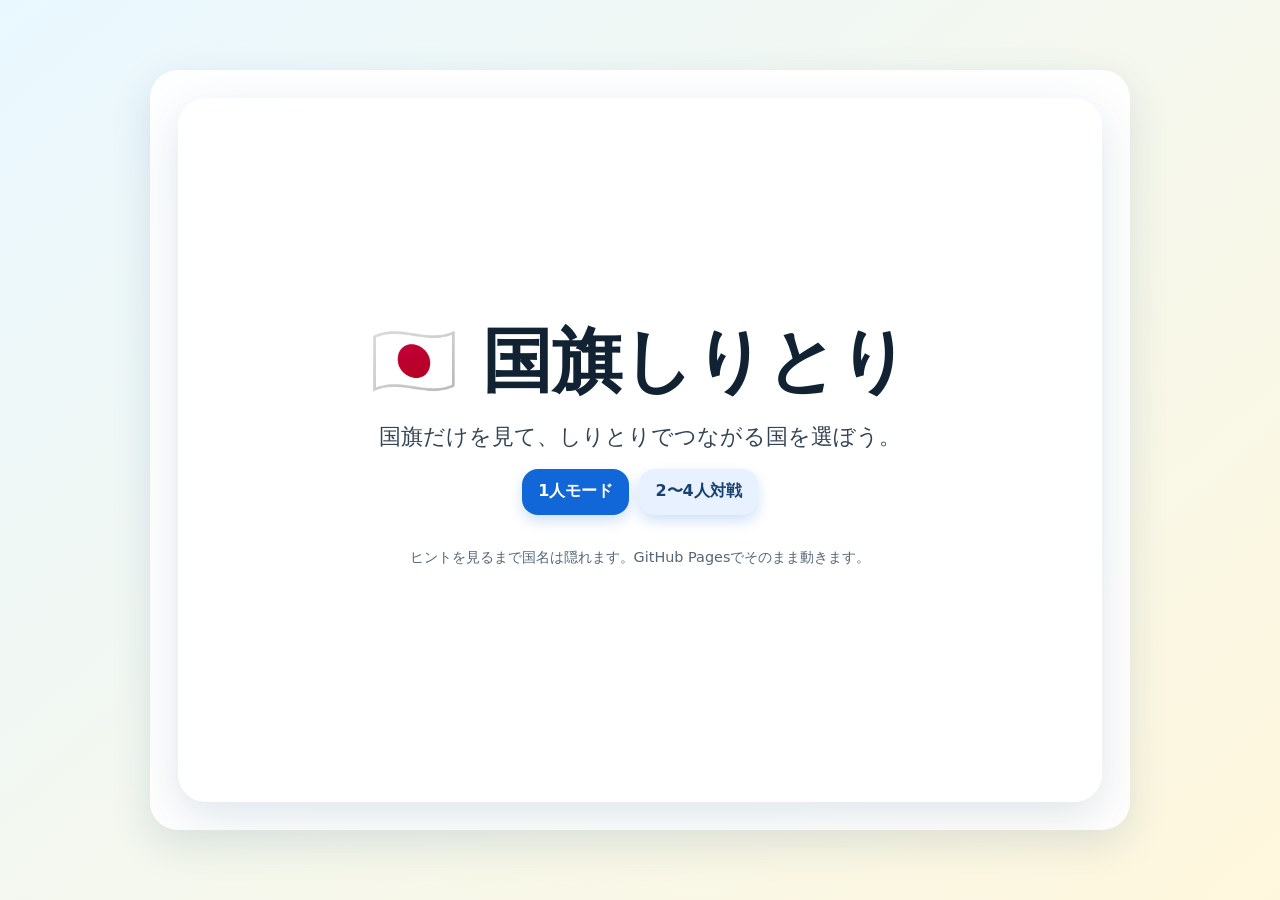
==== index.html @ ae17020a "Toggle flag hint visibility" ====
<!doctype html>
<html lang="ja">
<head>
  <meta charset="utf-8">
  <meta name="viewport" content="width=device-width, initial-scale=1, viewport-fit=cover">
  <title>国旗しりとりゲーム</title>
  <style>
    :root{--bg:#eef7ff;--card:#fff;--ink:#123;--muted:#587;--main:#1167d8;--ok:#0b8f5a;--bad:#d73838;--shadow:0 14px 40px #1d487522;--safe-top:env(safe-area-inset-top);--safe-bottom:env(safe-area-inset-bottom);--safe-left:env(safe-area-inset-left);--safe-right:env(safe-area-inset-right)}
    *{box-sizing:border-box} html,body{height:100%;margin:0} body{font-family:system-ui,-apple-system,BlinkMacSystemFont,"Segoe UI",sans-serif;background:linear-gradient(140deg,#e9f8ff,#fff7dd);color:var(--ink);overflow:hidden}
    button,input{font:inherit} button{min-height:44px;border:0;border-radius:16px;padding:.8rem 1rem;font-weight:800;background:var(--main);color:#fff;box-shadow:0 6px 14px #1167d833;touch-action:manipulation} button.secondary{background:#e8f1ff;color:#17416f} button.ghost{background:#fff;color:#17416f;border:2px solid #cde0f7;box-shadow:none} button:active{transform:translateY(1px)}
    .app{height:100dvh;padding:calc(10px + var(--safe-top)) calc(12px + var(--safe-right)) calc(10px + var(--safe-bottom)) calc(12px + var(--safe-left));display:grid;place-items:center}.screen{width:min(980px,100%);height:min(760px,100%);background:rgba(255,255,255,.92);border-radius:28px;box-shadow:var(--shadow);padding:clamp(14px,3vw,28px);display:flex;flex-direction:column;gap:clamp(10px,2vh,18px);overflow:hidden}.center{text-align:center;align-items:center;justify-content:center}.title{font-size:clamp(2rem,7vw,4.4rem);line-height:1;margin:.1em 0}.lead{font-size:clamp(1rem,2.6vw,1.35rem);color:#345;margin:0}.row{display:flex;gap:10px;flex-wrap:wrap;justify-content:center}.grid{display:grid;grid-template-columns:repeat(3,1fr);gap:clamp(8px,2vw,18px);width:100%}.flagBtn{background:#fff;color:var(--ink);border:3px solid #d7e6f5;border-radius:20px;padding:clamp(6px,1.5vw,14px);min-height:0;box-shadow:0 8px 20px #11447716;display:flex;flex-direction:column;align-items:center;gap:7px}.flagBtn svg{width:100%;max-width:240px;aspect-ratio:3/2;border-radius:10px;box-shadow:inset 0 0 0 1px #0002}.flagName{font-size:clamp(.78rem,2.5vw,1.05rem);min-height:1.2em}.hiddenName{visibility:hidden}.status{display:flex;gap:8px;justify-content:space-between;align-items:center;flex-wrap:wrap}.pill{background:#eef6ff;border-radius:999px;padding:.45rem .75rem;font-weight:800}.hearts{color:#e93055;letter-spacing:.08em}.prompt{font-size:clamp(1.2rem,4vw,2rem);font-weight:900;text-align:center;margin:0}.msg{min-height:1.5em;text-align:center;font-weight:800}.ok{color:var(--ok)}.bad{color:var(--bad)}.players{display:grid;grid-template-columns:repeat(auto-fit,minmax(130px,1fr));gap:8px}.player{background:#f4f9ff;border-radius:16px;padding:.6rem;border:2px solid transparent}.player.active{border-color:var(--main)}.player.out{opacity:.45;text-decoration:line-through}.form{display:grid;gap:10px;width:min(520px,100%)}input{min-height:46px;border:2px solid #cfe0f2;border-radius:14px;padding:.7rem 1rem}.small{font-size:.9rem;color:#567}.spacer{flex:1}.resultList{margin:.2rem 0;padding-left:1.2rem;text-align:left}.sr{position:absolute;left:-9999px}
    @media (max-width:560px){.screen{border-radius:22px}.grid{gap:6px}.flagBtn{border-width:2px;border-radius:14px}.flagName{font-size:.72rem}button{padding:.65rem .75rem}.players{font-size:.82rem;grid-template-columns:repeat(2,1fr)}.prompt{font-size:1.15rem}.lead{font-size:.95rem}}
    @media (max-height:560px) and (orientation:landscape){.screen{padding:10px;gap:7px}.title{font-size:2rem}.lead,.small{font-size:.82rem}.flagBtn svg{max-width:150px}button{min-height:38px;padding:.45rem .7rem}.players{display:none}.prompt{font-size:1.05rem}.msg{min-height:1em}}
  </style>
</head>
<body><main id="app" class="app"></main><script>
(()=>{"use strict";
const countries=[
{id:'japan',name:'日本',read:'にほん',svg:'<svg viewBox="0 0 3 2"><rect width="3" height="2" fill="#fff"/><circle cx="1.5" cy="1" r=".55" fill="#bc002d"/></svg>'},
{id:'brazil',name:'ブラジル',read:'ぶらじる',svg:'<svg viewBox="0 0 3 2"><rect width="3" height="2" fill="#009b3a"/><path d="M1.5 .25 2.75 1 1.5 1.75 .25 1z" fill="#ffdf00"/><circle cx="1.5" cy="1" r=".42" fill="#002776"/></svg>'},
{id:'rwanda',name:'ルワンダ',read:'るわんだ',svg:'<svg viewBox="0 0 3 2"><rect width="3" height="1" fill="#00a1de"/><rect y="1" width="3" height=".5" fill="#fad201"/><rect y="1.5" width="3" height=".5" fill="#20603d"/><circle cx="2.45" cy=".45" r=".16" fill="#e5be01"/></svg>'},
{id:'denmark',name:'デンマーク',read:'でんまーく',svg:'<svg viewBox="0 0 3 2"><rect width="3" height="2" fill="#c8102e"/><path d="M.9 0h.28v2H.9zM0 .86h3v.28H0z" fill="#fff"/></svg>'},
{id:'canada',name:'カナダ',read:'かなだ',svg:'<svg viewBox="0 0 3 2"><rect width="3" height="2" fill="#fff"/><rect width=".75" height="2" fill="#d52b1e"/><rect x="2.25" width=".75" height="2" fill="#d52b1e"/><path d="M1.5 .35l.12 .34.3-.12-.16 .3.32 .09-.33 .1.15 .31-.29-.13-.11 .34-.11-.34-.29 .13.15-.31-.33-.1.32-.09-.16-.3.3 .12z" fill="#d52b1e"/></svg>'},
{id:'germany',name:'ドイツ',read:'どいつ',svg:'<svg viewBox="0 0 3 2"><rect width="3" height=".67" fill="#000"/><rect y=".67" width="3" height=".66" fill="#dd0000"/><rect y="1.33" width="3" height=".67" fill="#ffce00"/></svg>'},
{id:'switzerland',name:'スイス',read:'すいす',svg:'<svg viewBox="0 0 3 2"><rect width="3" height="2" fill="#d52b1e"/><path d="M1.3 .45h.4v1.1h-.4zM.95 .8h1.1v.4H.95z" fill="#fff"/></svg>'},
{id:'spain',name:'スペイン',read:'すぺいん',svg:'<svg viewBox="0 0 3 2"><rect width="3" height="2" fill="#aa151b"/><rect y=".5" width="3" height="1" fill="#f1bf00"/></svg>'},
{id:'thailand',name:'タイ',read:'たい',svg:'<svg viewBox="0 0 3 2"><rect width="3" height="2" fill="#a51931"/><rect y=".33" width="3" height="1.34" fill="#fff"/><rect y=".58" width="3" height=".84" fill="#2d2a4a"/></svg>'},
{id:'india',name:'インド',read:'いんど',svg:'<svg viewBox="0 0 3 2"><rect width="3" height=".67" fill="#ff9933"/><rect y=".67" width="3" height=".66" fill="#fff"/><rect y="1.33" width="3" height=".67" fill="#138808"/><circle cx="1.5" cy="1" r=".18" fill="none" stroke="#000080" stroke-width=".04"/></svg>'},
{id:'turkey',name:'トルコ',read:'とるこ',svg:'<svg viewBox="0 0 3 2"><rect width="3" height="2" fill="#e30a17"/><circle cx="1.2" cy="1" r=".43" fill="#fff"/><circle cx="1.32" cy="1" r=".34" fill="#e30a17"/><path d="M1.82 1l.38-.12-.24 .32v-.4l.24 .32z" fill="#fff"/></svg>'},
{id:'korea',name:'韓国',read:'こく',svg:'<svg viewBox="0 0 3 2"><rect width="3" height="2" fill="#fff"/><circle cx="1.5" cy="1" r=".35" fill="#c60c30"/><path d="M1.15 1a.35.35 0 0 0 .7 0 .35.35 0 0 1-.7 0" fill="#003478"/><g stroke="#000" stroke-width=".06"><path d="M.65 .45l.35 .25M.55 .6l.35 .25M2 .7l.35-.25M2.1 .85l.35-.25M.65 1.55l.35-.25M.55 1.4l.35-.25M2 1.3l.35 .25M2.1 1.15l.35 .25"/></g></svg>'}
];
const $=s=>document.querySelector(s), app=$('#app'); let state={};
const stripMarks=s=>s.normalize('NFD').replace(/[\u3099\u309A]/g,'').normalize('NFC');
const cleanRead=r=>stripMarks(String(r)).replace(/ー/g,'');
const last=r=>cleanRead(r).slice(-1), first=r=>cleanRead(r)[0], hearts=n=>'♥'.repeat(n)+'♡'.repeat(3-n), shuffle=a=>[...a].sort(()=>Math.random()-.5);
const playableCountries=()=>countries.filter(c=>last(c.read)!=='ん');
const hasNextFrom=(country,used=[])=>playableCountries().some(c=>!used.includes(c.id)&&c.id!==country.id&&first(c.read)===last(country.read));
function screen(html){app.innerHTML='<section class="screen">'+html+'</section>'} function title(){screen('<div class="center screen"><h1 class="title">🇯🇵 国旗しりとり</h1><p class="lead">国旗だけを見て、しりとりでつながる国を選ぼう。</p><div class="row"><button id="solo">1人モード</button><button id="multi" class="secondary">2〜4人対戦</button></div><p class="small">ヒントを見るまで国名は隠れます。GitHub Pagesでそのまま動きます。</p></div>');$('#solo').onclick=()=>startSolo();$('#multi').onclick=()=>setupMulti()}
function setupMulti(){screen('<div class="center"><h2>対戦の準備</h2><p class="lead">同じ端末を順番に回して遊びます。</p><div class="form"><label>人数 <select id="num"><option>2</option><option>3</option><option>4</option></select></label><div id="names"></div><button id="go">開始</button><button class="ghost" id="back">戻る</button></div></div>');const draw=()=>{$('#names').innerHTML=Array.from({length:+$('#num').value},(_,i)=>`<input id="p${i}" maxlength="10" placeholder="プレーヤー${i+1}">`).join('')};$('#num').onchange=draw;draw();$('#back').onclick=title;$('#go').onclick=()=>{const players=Array.from({length:+$('#num').value},(_,i)=>({name:$('#p'+i).value.trim()||`プレーヤー${i+1}`,hp:3,out:false}));startGame('multi',players)}}
function startSolo(){startGame('solo',[{name:'あなた',hp:3,out:false}])} function startGame(mode,players){const current=shuffle(playableCountries().filter(c=>hasNextFrom(c)))[0];state={mode,players,turn:0,q:0,used:[current.id],current,need:last(current.read),show:false,msg:`いまの国：${current.name}`,over:false};next()}
function activePlayers(){return state.players.filter(p=>!p.out)} function current(){return state.players[state.turn]} function nextTurn(){let i=state.turn;do{i=(i+1)%state.players.length}while(state.players[i].out);state.turn=i}
function next(){state.q++;state.show=false;state.answer=pickAnswer();state.choices=buildChoices(state.answer,state.need);renderGame()}
function pickAnswer(){let pool=playableCountries().filter(c=>!state.used.includes(c.id)&&first(c.read)===state.need); return shuffle(pool)[0]||null}
function buildChoices(answer,need){if(!answer)return[];const wrong=shuffle(countries.filter(c=>c.id!==answer.id&&first(c.read)!==need)).slice(0,2);return shuffle([answer,...wrong])}
function renderGame(){let p=current();if(!state.answer)return result('続けられる国がありません');screen(`<div class="status"><span class="pill">${state.mode==='solo'?`第${state.q}/10問`:`${p.name}の番`}</span><span class="pill hearts">${hearts(p.hp)}</span></div><div class="players">${state.players.map((x,i)=>`<div class="player ${i===state.turn?'active':''} ${x.out?'out':''}">${x.name}<br><span class="hearts">${hearts(x.hp)}</span></div>`).join('')}</div><div class="status"><span class="pill">いまの国：${state.current.svg} ${state.current.name}</span></div><p class="prompt">「${state.need}」から始まる国旗を選ぼう</p><div class="grid">${state.choices.map(c=>`<button class="flagBtn" data-id="${c.id}">${c.svg}<span class="flagName ${state.show?'':'hiddenName'}">${c.name}</span></button>`).join('')}</div><div class="row"><button id="hint" class="secondary">${state.show?'ヒントを隠す':'ヒントを見る'}</button><button id="restart" class="ghost">最初から</button></div><div class="msg ${state.msg[0]==='正'?'ok':'bad'}">${state.msg}</div>`);document.querySelectorAll('.flagBtn').forEach(b=>b.onclick=()=>answer(b.dataset.id));$('#hint').onclick=()=>{state.show=!state.show;renderGame()};$('#restart').onclick=title}
function continueFrom(country){state.used.push(country.id);state.current=country;state.need=last(country.read)}
function answer(id){let c=countries.find(x=>x.id===id), p=current(), ok=id===state.answer.id && first(c.read)===state.need; if(ok){continueFrom(c);state.msg='正解！ '+c.name; if(state.mode==='solo'&&state.q>=10)return result('10問クリア！'); if(state.mode==='multi')nextTurn(); return setTimeout(next,450)} p.hp--;continueFrom(state.answer);state.msg='不正解… 正解は '+state.answer.name; if(p.hp<=0){p.out=true;state.msg+=`。${p.name}は脱落`; if(state.mode==='solo')return result('ゲームオーバー'); if(activePlayers().length<=1)return result(activePlayers()[0].name+'の勝ち！')} if(state.mode==='multi')nextTurn(); setTimeout(next,700)}
function result(head){screen(`<div class="center"><h2 class="title">${head}</h2><ol class="resultList">${state.players.slice().sort((a,b)=>b.hp-a.hp).map(p=>`<li>${p.name}：${p.out?'脱落':'生存'} / ${hearts(p.hp)}</li>`).join('')}</ol><p class="lead">遊んだ問題数：${Math.min(state.q,10)}問</p><div class="row"><button id="again">もう一度遊ぶ</button><button id="home" class="secondary">タイトルへ</button></div></div>`);$('#again').onclick=()=>state.mode==='solo'?startSolo():setupMulti();$('#home').onclick=title}
title();})();
</script></body></html>
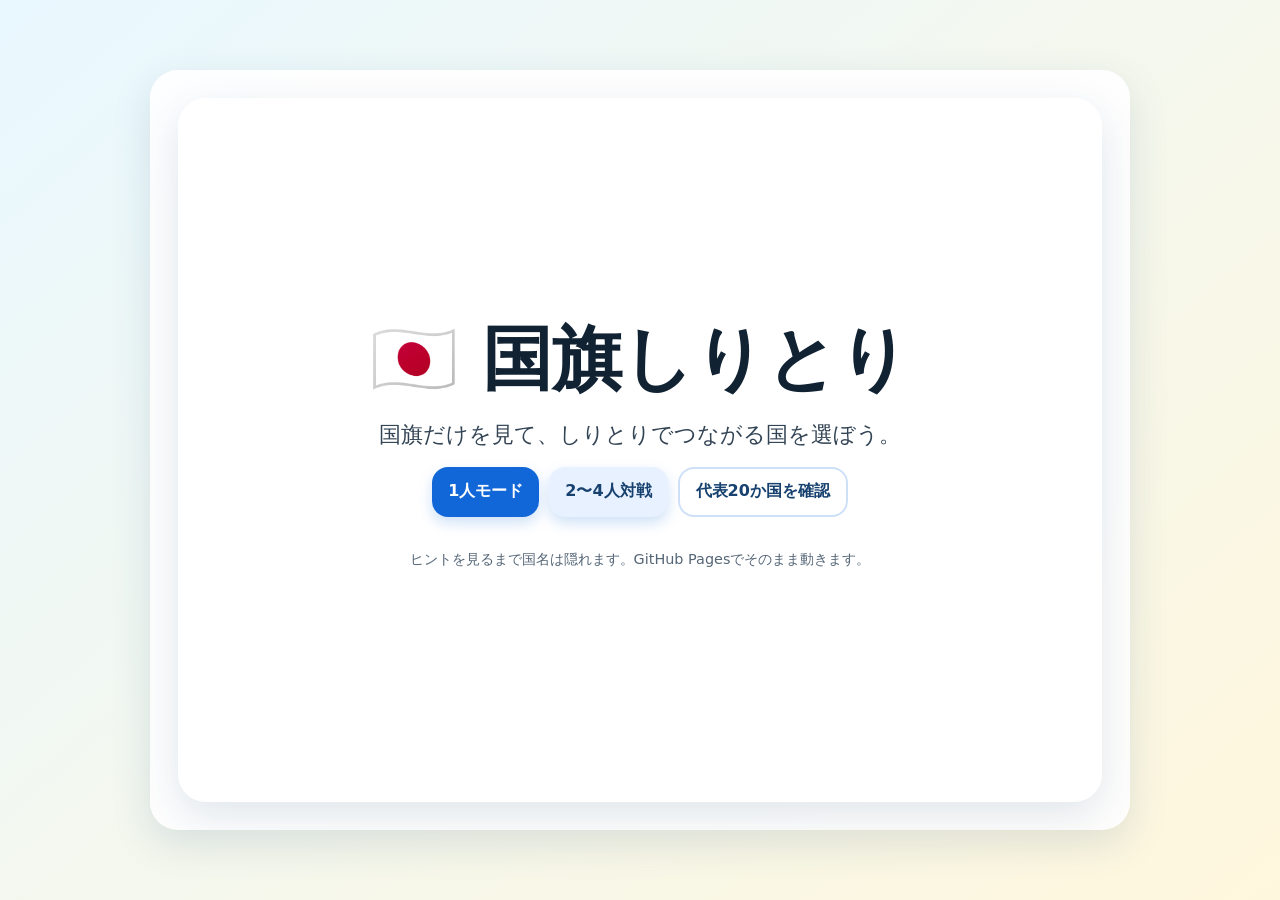
==== commit c51afea3: "Replace country flag placeholders with local SVG assets" ====
--- a/index.html
+++ b/index.html
@@ -10,40 +10,36 @@
     button,input{font:inherit} button{min-height:44px;border:0;border-radius:16px;padding:.8rem 1rem;font-weight:800;background:var(--main);color:#fff;box-shadow:0 6px 14px #1167d833;touch-action:manipulation} button.secondary{background:#e8f1ff;color:#17416f} button.ghost{background:#fff;color:#17416f;border:2px solid #cde0f7;box-shadow:none} button:active{transform:translateY(1px)}
     .app{height:100dvh;padding:calc(10px + var(--safe-top)) calc(12px + var(--safe-right)) calc(10px + var(--safe-bottom)) calc(12px + var(--safe-left));display:grid;place-items:center}.screen{width:min(980px,100%);height:min(760px,100%);background:rgba(255,255,255,.92);border-radius:28px;box-shadow:var(--shadow);padding:clamp(14px,3vw,28px);display:flex;flex-direction:column;gap:clamp(10px,2vh,18px);overflow:hidden}.center{text-align:center;align-items:center;justify-content:center}.title{font-size:clamp(2rem,7vw,4.4rem);line-height:1;margin:.1em 0}.lead{font-size:clamp(1rem,2.6vw,1.35rem);color:#345;margin:0}.row{display:flex;gap:10px;flex-wrap:wrap;justify-content:center}.grid{display:grid;grid-template-columns:repeat(3,1fr);gap:clamp(8px,2vw,18px);width:100%}.flagBtn{background:#fff;color:var(--ink);border:3px solid #d7e6f5;border-radius:20px;padding:clamp(6px,1.5vw,14px);min-height:0;box-shadow:0 8px 20px #11447716;display:flex;flex-direction:column;align-items:center;gap:7px}.flagBtn svg{width:100%;max-width:240px;aspect-ratio:3/2;border-radius:10px;box-shadow:inset 0 0 0 1px #0002}.flagName{font-size:clamp(.78rem,2.5vw,1.05rem);min-height:1.2em}.hiddenName{visibility:hidden}.status{display:flex;gap:8px;justify-content:space-between;align-items:center;flex-wrap:wrap}.pill{background:#eef6ff;border-radius:999px;padding:.45rem .75rem;font-weight:800}.hearts{color:#e93055;letter-spacing:.08em}.prompt{font-size:clamp(1.2rem,4vw,2rem);font-weight:900;text-align:center;margin:0}.msg{min-height:1.5em;text-align:center;font-weight:800}.ok{color:var(--ok)}.bad{color:var(--bad)}.players{display:grid;grid-template-columns:repeat(auto-fit,minmax(130px,1fr));gap:8px}.player{background:#f4f9ff;border-radius:16px;padding:.6rem;border:2px solid transparent}.player.active{border-color:var(--main)}.player.out{opacity:.45;text-decoration:line-through}.form{display:grid;gap:10px;width:min(520px,100%)}input{min-height:46px;border:2px solid #cfe0f2;border-radius:14px;padding:.7rem 1rem}.small{font-size:.9rem;color:#567}.spacer{flex:1}.resultList{margin:.2rem 0;padding-left:1.2rem;text-align:left}.sr{position:absolute;left:-9999px}
     @media (max-width:560px){.screen{border-radius:22px}.grid{gap:6px}.flagBtn{border-width:2px;border-radius:14px}.flagName{font-size:.72rem}button{padding:.65rem .75rem}.players{font-size:.82rem;grid-template-columns:repeat(2,1fr)}.prompt{font-size:1.15rem}.lead{font-size:.95rem}}
-    @media (max-height:560px) and (orientation:landscape){.screen{padding:10px;gap:7px}.title{font-size:2rem}.lead,.small{font-size:.82rem}.flagBtn svg{max-width:150px}button{min-height:38px;padding:.45rem .7rem}.players{display:none}.prompt{font-size:1.05rem}.msg{min-height:1em}}
+    @media (max-height:560px) and (orientation:landscape){.screen{padding:10px;gap:7px}.title{font-size:2rem}.lead,.small{font-size:.82rem}.flagBtn img.flag{max-width:150px}button{min-height:38px;padding:.45rem .7rem}.players{display:none}.prompt{font-size:1.05rem}.msg{min-height:1em}}
+  .flag{width:2.8em;vertical-align:middle;border:1px solid #d7e6f5;background:#fff}.flagGallery{display:grid;grid-template-columns:repeat(4,1fr);gap:12px;overflow:auto}.flagGallery figure{margin:0;background:#fff;border:1px solid #d7e6f5;border-radius:14px;padding:10px;text-align:center}.flagGallery img{width:100%;height:86px;object-fit:contain}
   </style>
 </head>
-<body><main id="app" class="app"></main><script>
+<body><main id="app" class="app"></main><script src="data/countries.js"></script><script>
 (()=>{"use strict";
-const countries=[
-{id:'japan',name:'日本',read:'にほん',svg:'<svg viewBox="0 0 3 2"><rect width="3" height="2" fill="#fff"/><circle cx="1.5" cy="1" r=".55" fill="#bc002d"/></svg>'},
-{id:'brazil',name:'ブラジル',read:'ぶらじる',svg:'<svg viewBox="0 0 3 2"><rect width="3" height="2" fill="#009b3a"/><path d="M1.5 .25 2.75 1 1.5 1.75 .25 1z" fill="#ffdf00"/><circle cx="1.5" cy="1" r=".42" fill="#002776"/></svg>'},
-{id:'rwanda',name:'ルワンダ',read:'るわんだ',svg:'<svg viewBox="0 0 3 2"><rect width="3" height="1" fill="#00a1de"/><rect y="1" width="3" height=".5" fill="#fad201"/><rect y="1.5" width="3" height=".5" fill="#20603d"/><circle cx="2.45" cy=".45" r=".16" fill="#e5be01"/></svg>'},
-{id:'denmark',name:'デンマーク',read:'でんまーく',svg:'<svg viewBox="0 0 3 2"><rect width="3" height="2" fill="#c8102e"/><path d="M.9 0h.28v2H.9zM0 .86h3v.28H0z" fill="#fff"/></svg>'},
-{id:'canada',name:'カナダ',read:'かなだ',svg:'<svg viewBox="0 0 3 2"><rect width="3" height="2" fill="#fff"/><rect width=".75" height="2" fill="#d52b1e"/><rect x="2.25" width=".75" height="2" fill="#d52b1e"/><path d="M1.5 .35l.12 .34.3-.12-.16 .3.32 .09-.33 .1.15 .31-.29-.13-.11 .34-.11-.34-.29 .13.15-.31-.33-.1.32-.09-.16-.3.3 .12z" fill="#d52b1e"/></svg>'},
-{id:'germany',name:'ドイツ',read:'どいつ',svg:'<svg viewBox="0 0 3 2"><rect width="3" height=".67" fill="#000"/><rect y=".67" width="3" height=".66" fill="#dd0000"/><rect y="1.33" width="3" height=".67" fill="#ffce00"/></svg>'},
-{id:'switzerland',name:'スイス',read:'すいす',svg:'<svg viewBox="0 0 3 2"><rect width="3" height="2" fill="#d52b1e"/><path d="M1.3 .45h.4v1.1h-.4zM.95 .8h1.1v.4H.95z" fill="#fff"/></svg>'},
-{id:'spain',name:'スペイン',read:'すぺいん',svg:'<svg viewBox="0 0 3 2"><rect width="3" height="2" fill="#aa151b"/><rect y=".5" width="3" height="1" fill="#f1bf00"/></svg>'},
-{id:'thailand',name:'タイ',read:'たい',svg:'<svg viewBox="0 0 3 2"><rect width="3" height="2" fill="#a51931"/><rect y=".33" width="3" height="1.34" fill="#fff"/><rect y=".58" width="3" height=".84" fill="#2d2a4a"/></svg>'},
-{id:'india',name:'インド',read:'いんど',svg:'<svg viewBox="0 0 3 2"><rect width="3" height=".67" fill="#ff9933"/><rect y=".67" width="3" height=".66" fill="#fff"/><rect y="1.33" width="3" height=".67" fill="#138808"/><circle cx="1.5" cy="1" r=".18" fill="none" stroke="#000080" stroke-width=".04"/></svg>'},
-{id:'turkey',name:'トルコ',read:'とるこ',svg:'<svg viewBox="0 0 3 2"><rect width="3" height="2" fill="#e30a17"/><circle cx="1.2" cy="1" r=".43" fill="#fff"/><circle cx="1.32" cy="1" r=".34" fill="#e30a17"/><path d="M1.82 1l.38-.12-.24 .32v-.4l.24 .32z" fill="#fff"/></svg>'},
-{id:'korea',name:'韓国',read:'こく',svg:'<svg viewBox="0 0 3 2"><rect width="3" height="2" fill="#fff"/><circle cx="1.5" cy="1" r=".35" fill="#c60c30"/><path d="M1.15 1a.35.35 0 0 0 .7 0 .35.35 0 0 1-.7 0" fill="#003478"/><g stroke="#000" stroke-width=".06"><path d="M.65 .45l.35 .25M.55 .6l.35 .25M2 .7l.35-.25M2.1 .85l.35-.25M.65 1.55l.35-.25M.55 1.4l.35-.25M2 1.3l.35 .25M2.1 1.15l.35 .25"/></g></svg>'}
-];
-const $=s=>document.querySelector(s), app=$('#app'); let state={};
-const stripMarks=s=>s.normalize('NFD').replace(/[\u3099\u309A]/g,'').normalize('NFC');
-const cleanRead=r=>stripMarks(String(r)).replace(/ー/g,'');
-const last=r=>cleanRead(r).slice(-1), first=r=>cleanRead(r)[0], hearts=n=>'♥'.repeat(n)+'♡'.repeat(3-n), shuffle=a=>[...a].sort(()=>Math.random()-.5);
-const playableCountries=()=>countries.filter(c=>last(c.read)!=='ん');
-const hasNextFrom=(country,used=[])=>playableCountries().some(c=>!used.includes(c.id)&&c.id!==country.id&&first(c.read)===last(country.read));
-function screen(html){app.innerHTML='<section class="screen">'+html+'</section>'} function title(){screen('<div class="center screen"><h1 class="title">🇯🇵 国旗しりとり</h1><p class="lead">国旗だけを見て、しりとりでつながる国を選ぼう。</p><div class="row"><button id="solo">1人モード</button><button id="multi" class="secondary">2〜4人対戦</button></div><p class="small">ヒントを見るまで国名は隠れます。GitHub Pagesでそのまま動きます。</p></div>');$('#solo').onclick=()=>startSolo();$('#multi').onclick=()=>setupMulti()}
+const countries=(window.MANABI_DATA?.countries||[]).filter(country=>{
+  if(!country.flag){console.error("Missing flag:", country.code);return false;}
+  return true;
+});
+const $=s=>document.querySelector(s), app=$("#app"); let state={};
+const small={ぁ:"あ",ぃ:"い",ぅ:"う",ぇ:"え",ぉ:"お",ゃ:"や",ゅ:"ゆ",ょ:"よ",っ:"つ",ゎ:"わ"};
+const stripMarks=s=>s.normalize("NFD").replace(/[\u3099\u309A]/g,"").normalize("NFC");
+const cleanRead=r=>stripMarks(String(r)).replace(/ー/g,"").replace(/[ぁぃぅぇぉゃゅょっゎ]/g,c=>small[c]);
+const last=r=>cleanRead(r).slice(-1), first=r=>cleanRead(r)[0], hearts=n=>"♥".repeat(n)+"♡".repeat(3-n), shuffle=a=>[...a].sort(()=>Math.random()-.5);
+const flagImg=c=>`<img class="flag" src="${c.flag}" alt="${c.name}の国旗" onerror="console.error('Missing flag:', '${c.code}')">`;
+const playableCountries=()=>countries.filter(c=>last(c.read)!=="ん"&&c.flag);
+const hasNextFrom=(country,used=[],allowUsed=false)=>playableCountries().some(c=>(allowUsed||!used.includes(c.id))&&c.id!==country.id&&first(c.read)===last(country.read));
+function screen(html){app.innerHTML='<section class="screen">'+html+'</section>'} function title(){screen('<div class="center screen"><h1 class="title">🇯🇵 国旗しりとり</h1><p class="lead">国旗だけを見て、しりとりでつながる国を選ぼう。</p><div class="row"><button id="solo">1人モード</button><button id="multi" class="secondary">2〜4人対戦</button><button id="gallery" class="ghost">代表20か国を確認</button></div><p class="small">ヒントを見るまで国名は隠れます。GitHub Pagesでそのまま動きます。</p></div>');$('#solo').onclick=()=>startSolo();$('#multi').onclick=()=>setupMulti();$('#gallery').onclick=gallery}
 function setupMulti(){screen('<div class="center"><h2>対戦の準備</h2><p class="lead">同じ端末を順番に回して遊びます。</p><div class="form"><label>人数 <select id="num"><option>2</option><option>3</option><option>4</option></select></label><div id="names"></div><button id="go">開始</button><button class="ghost" id="back">戻る</button></div></div>');const draw=()=>{$('#names').innerHTML=Array.from({length:+$('#num').value},(_,i)=>`<input id="p${i}" maxlength="10" placeholder="プレーヤー${i+1}">`).join('')};$('#num').onchange=draw;draw();$('#back').onclick=title;$('#go').onclick=()=>{const players=Array.from({length:+$('#num').value},(_,i)=>({name:$('#p'+i).value.trim()||`プレーヤー${i+1}`,hp:3,out:false}));startGame('multi',players)}}
+function gallery(){const codes=['jp','us','gb','br','sg','ro','sb','az','kr','cn','ca','es','ch','np','za','bt','mx','mz','bz','sa'];const items=codes.map(code=>countries.find(c=>c.code===code)).filter(Boolean);screen(`<h2>代表20か国の国旗確認</h2><div class="flagGallery">${items.map(c=>`<figure>${flagImg(c)}<figcaption>${c.name}</figcaption></figure>`).join('')}</div><div class="row"><button id="back" class="secondary">タイトルへ</button></div>`);$('#back').onclick=title}
 function startSolo(){startGame('solo',[{name:'あなた',hp:3,out:false}])} function startGame(mode,players){const current=shuffle(playableCountries().filter(c=>hasNextFrom(c)))[0];state={mode,players,turn:0,q:0,used:[current.id],current,need:last(current.read),show:false,msg:`いまの国：${current.name}`,over:false};next()}
 function activePlayers(){return state.players.filter(p=>!p.out)} function current(){return state.players[state.turn]} function nextTurn(){let i=state.turn;do{i=(i+1)%state.players.length}while(state.players[i].out);state.turn=i}
 function next(){state.q++;state.show=false;state.answer=pickAnswer();state.choices=buildChoices(state.answer,state.need);renderGame()}
-function pickAnswer(){let pool=playableCountries().filter(c=>!state.used.includes(c.id)&&first(c.read)===state.need); return shuffle(pool)[0]||null}
-function buildChoices(answer,need){if(!answer)return[];const wrong=shuffle(countries.filter(c=>c.id!==answer.id&&first(c.read)!==need)).slice(0,2);return shuffle([answer,...wrong])}
-function renderGame(){let p=current();if(!state.answer)return result('続けられる国がありません');screen(`<div class="status"><span class="pill">${state.mode==='solo'?`第${state.q}/10問`:`${p.name}の番`}</span><span class="pill hearts">${hearts(p.hp)}</span></div><div class="players">${state.players.map((x,i)=>`<div class="player ${i===state.turn?'active':''} ${x.out?'out':''}">${x.name}<br><span class="hearts">${hearts(x.hp)}</span></div>`).join('')}</div><div class="status"><span class="pill">いまの国：${state.current.svg} ${state.current.name}</span></div><p class="prompt">「${state.need}」から始まる国旗を選ぼう</p><div class="grid">${state.choices.map(c=>`<button class="flagBtn" data-id="${c.id}">${c.svg}<span class="flagName ${state.show?'':'hiddenName'}">${c.name}</span></button>`).join('')}</div><div class="row"><button id="hint" class="secondary">${state.show?'ヒントを隠す':'ヒントを見る'}</button><button id="restart" class="ghost">最初から</button></div><div class="msg ${state.msg[0]==='正'?'ok':'bad'}">${state.msg}</div>`);document.querySelectorAll('.flagBtn').forEach(b=>b.onclick=()=>answer(b.dataset.id));$('#hint').onclick=()=>{state.show=!state.show;renderGame()};$('#restart').onclick=title}
-function continueFrom(country){state.used.push(country.id);state.current=country;state.need=last(country.read)}
+function recentlyBlocked(c){return c.id===state.current?.id||c.id===state.prev?.id}
+function answerPool(allowUsed=false){const base=playableCountries().filter(c=>first(c.read)===state.need&&!recentlyBlocked(c)&&(allowUsed||!state.used.includes(c.id)));const safe=base.filter(c=>state.q>=10||hasNextFrom(c,[...state.used,c.id],allowUsed));return safe.length?safe:base}
+function pickAnswer(){let pool=answerPool(false); if(!pool.length)pool=answerPool(true); return shuffle(pool)[0]||null}
+function buildChoices(answer,need){if(!answer)return[];const wrong=shuffle(countries.filter(c=>c.id!==answer.id&&first(c.read)!==need&&c.flag)).slice(0,2);return shuffle([answer,...wrong])}
+function renderGame(){let p=current();if(!state.answer)return result('続けられる国がありません');screen(`<div class="status"><span class="pill">${state.mode==='solo'?`第${state.q}/10問`:`${p.name}の番`}</span><span class="pill hearts">${hearts(p.hp)}</span></div><div class="players">${state.players.map((x,i)=>`<div class="player ${i===state.turn?'active':''} ${x.out?'out':''}">${x.name}<br><span class="hearts">${hearts(x.hp)}</span></div>`).join('')}</div><div class="status"><span class="pill">いまの国：${flagImg(state.current)} ${state.current.name}</span></div><p class="prompt">「${state.need}」から始まる国旗を選ぼう</p><div class="grid">${state.choices.map(c=>`<button class="flagBtn" data-id="${c.id}">${flagImg(c)}<span class="flagName ${state.show?'':'hiddenName'}">${c.name}</span></button>`).join('')}</div><div class="row"><button id="hint" class="secondary">${state.show?'ヒントを隠す':'ヒントを見る'}</button><button id="restart" class="ghost">最初から</button></div><div class="msg ${state.msg[0]==='正'?'ok':'bad'}">${state.msg}</div>`);document.querySelectorAll('.flagBtn').forEach(b=>b.onclick=()=>answer(b.dataset.id));$('#hint').onclick=()=>{state.show=!state.show;renderGame()};$('#restart').onclick=title}
+function continueFrom(country){state.prev=state.current;if(!state.used.includes(country.id))state.used.push(country.id);state.current=country;state.need=last(country.read)}
 function answer(id){let c=countries.find(x=>x.id===id), p=current(), ok=id===state.answer.id && first(c.read)===state.need; if(ok){continueFrom(c);state.msg='正解！ '+c.name; if(state.mode==='solo'&&state.q>=10)return result('10問クリア！'); if(state.mode==='multi')nextTurn(); return setTimeout(next,450)} p.hp--;continueFrom(state.answer);state.msg='不正解… 正解は '+state.answer.name; if(p.hp<=0){p.out=true;state.msg+=`。${p.name}は脱落`; if(state.mode==='solo')return result('ゲームオーバー'); if(activePlayers().length<=1)return result(activePlayers()[0].name+'の勝ち！')} if(state.mode==='multi')nextTurn(); setTimeout(next,700)}
 function result(head){screen(`<div class="center"><h2 class="title">${head}</h2><ol class="resultList">${state.players.slice().sort((a,b)=>b.hp-a.hp).map(p=>`<li>${p.name}：${p.out?'脱落':'生存'} / ${hearts(p.hp)}</li>`).join('')}</ol><p class="lead">遊んだ問題数：${Math.min(state.q,10)}問</p><div class="row"><button id="again">もう一度遊ぶ</button><button id="home" class="secondary">タイトルへ</button></div></div>`);$('#again').onclick=()=>state.mode==='solo'?startSolo():setupMulti();$('#home').onclick=title}
 title();})();
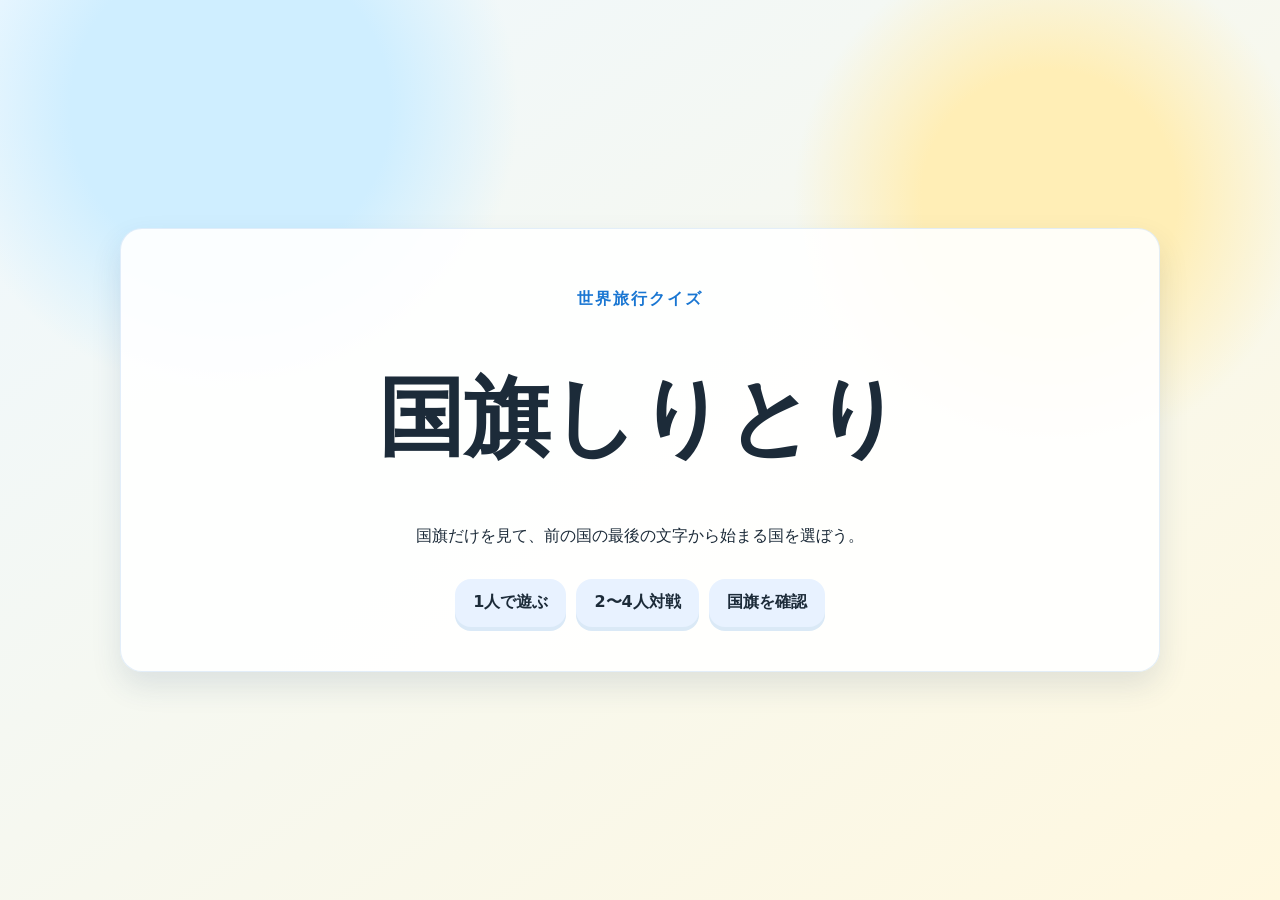
==== commit d6bd30b9: "Improve flag shiritori game UI" ====
--- a/index.html
+++ b/index.html
@@ -4,43 +4,43 @@
   <meta charset="utf-8">
   <meta name="viewport" content="width=device-width, initial-scale=1, viewport-fit=cover">
   <title>国旗しりとりゲーム</title>
-  <style>
-    :root{--bg:#eef7ff;--card:#fff;--ink:#123;--muted:#587;--main:#1167d8;--ok:#0b8f5a;--bad:#d73838;--shadow:0 14px 40px #1d487522;--safe-top:env(safe-area-inset-top);--safe-bottom:env(safe-area-inset-bottom);--safe-left:env(safe-area-inset-left);--safe-right:env(safe-area-inset-right)}
-    *{box-sizing:border-box} html,body{height:100%;margin:0} body{font-family:system-ui,-apple-system,BlinkMacSystemFont,"Segoe UI",sans-serif;background:linear-gradient(140deg,#e9f8ff,#fff7dd);color:var(--ink);overflow:hidden}
-    button,input{font:inherit} button{min-height:44px;border:0;border-radius:16px;padding:.8rem 1rem;font-weight:800;background:var(--main);color:#fff;box-shadow:0 6px 14px #1167d833;touch-action:manipulation} button.secondary{background:#e8f1ff;color:#17416f} button.ghost{background:#fff;color:#17416f;border:2px solid #cde0f7;box-shadow:none} button:active{transform:translateY(1px)}
-    .app{height:100dvh;padding:calc(10px + var(--safe-top)) calc(12px + var(--safe-right)) calc(10px + var(--safe-bottom)) calc(12px + var(--safe-left));display:grid;place-items:center}.screen{width:min(980px,100%);height:min(760px,100%);background:rgba(255,255,255,.92);border-radius:28px;box-shadow:var(--shadow);padding:clamp(14px,3vw,28px);display:flex;flex-direction:column;gap:clamp(10px,2vh,18px);overflow:hidden}.center{text-align:center;align-items:center;justify-content:center}.title{font-size:clamp(2rem,7vw,4.4rem);line-height:1;margin:.1em 0}.lead{font-size:clamp(1rem,2.6vw,1.35rem);color:#345;margin:0}.row{display:flex;gap:10px;flex-wrap:wrap;justify-content:center}.grid{display:grid;grid-template-columns:repeat(3,1fr);gap:clamp(8px,2vw,18px);width:100%}.flagBtn{background:#fff;color:var(--ink);border:3px solid #d7e6f5;border-radius:20px;padding:clamp(6px,1.5vw,14px);min-height:0;box-shadow:0 8px 20px #11447716;display:flex;flex-direction:column;align-items:center;gap:7px}.flagBtn svg{width:100%;max-width:240px;aspect-ratio:3/2;border-radius:10px;box-shadow:inset 0 0 0 1px #0002}.flagName{font-size:clamp(.78rem,2.5vw,1.05rem);min-height:1.2em}.hiddenName{visibility:hidden}.status{display:flex;gap:8px;justify-content:space-between;align-items:center;flex-wrap:wrap}.pill{background:#eef6ff;border-radius:999px;padding:.45rem .75rem;font-weight:800}.hearts{color:#e93055;letter-spacing:.08em}.prompt{font-size:clamp(1.2rem,4vw,2rem);font-weight:900;text-align:center;margin:0}.msg{min-height:1.5em;text-align:center;font-weight:800}.ok{color:var(--ok)}.bad{color:var(--bad)}.players{display:grid;grid-template-columns:repeat(auto-fit,minmax(130px,1fr));gap:8px}.player{background:#f4f9ff;border-radius:16px;padding:.6rem;border:2px solid transparent}.player.active{border-color:var(--main)}.player.out{opacity:.45;text-decoration:line-through}.form{display:grid;gap:10px;width:min(520px,100%)}input{min-height:46px;border:2px solid #cfe0f2;border-radius:14px;padding:.7rem 1rem}.small{font-size:.9rem;color:#567}.spacer{flex:1}.resultList{margin:.2rem 0;padding-left:1.2rem;text-align:left}.sr{position:absolute;left:-9999px}
-    @media (max-width:560px){.screen{border-radius:22px}.grid{gap:6px}.flagBtn{border-width:2px;border-radius:14px}.flagName{font-size:.72rem}button{padding:.65rem .75rem}.players{font-size:.82rem;grid-template-columns:repeat(2,1fr)}.prompt{font-size:1.15rem}.lead{font-size:.95rem}}
-    @media (max-height:560px) and (orientation:landscape){.screen{padding:10px;gap:7px}.title{font-size:2rem}.lead,.small{font-size:.82rem}.flagBtn img.flag{max-width:150px}button{min-height:38px;padding:.45rem .7rem}.players{display:none}.prompt{font-size:1.05rem}.msg{min-height:1em}}
-  .flag{width:2.8em;vertical-align:middle;border:1px solid #d7e6f5;background:#fff}.flagGallery{display:grid;grid-template-columns:repeat(4,1fr);gap:12px;overflow:auto}.flagGallery figure{margin:0;background:#fff;border:1px solid #d7e6f5;border-radius:14px;padding:10px;text-align:center}.flagGallery img{width:100%;height:86px;object-fit:contain}
-  </style>
+  <link rel="stylesheet" href="style.css">
 </head>
-<body><main id="app" class="app"></main><script src="data/countries.js"></script><script>
+<body>
+  <main id="app" class="app"></main>
+  <script src="data/countries.js"></script>
+  <script>
 (()=>{"use strict";
-const countries=(window.MANABI_DATA?.countries||[]).filter(country=>{
-  if(!country.flag){console.error("Missing flag:", country.code);return false;}
-  return true;
-});
-const $=s=>document.querySelector(s), app=$("#app"); let state={};
+const countries=(window.MANABI_DATA?.countries||[]).filter(c=>c.flagFile&&c.flagCode&&c.reading);
+const $=s=>document.querySelector(s), app=$("#app");
 const small={ぁ:"あ",ぃ:"い",ぅ:"う",ぇ:"え",ぉ:"お",ゃ:"や",ゅ:"ゆ",ょ:"よ",っ:"つ",ゎ:"わ"};
-const stripMarks=s=>s.normalize("NFD").replace(/[\u3099\u309A]/g,"").normalize("NFC");
-const cleanRead=r=>stripMarks(String(r)).replace(/ー/g,"").replace(/[ぁぃぅぇぉゃゅょっゎ]/g,c=>small[c]);
-const last=r=>cleanRead(r).slice(-1), first=r=>cleanRead(r)[0], hearts=n=>"♥".repeat(n)+"♡".repeat(3-n), shuffle=a=>[...a].sort(()=>Math.random()-.5);
-const flagImg=c=>`<img class="flag" src="${c.flag}" alt="${c.name}の国旗" onerror="console.error('Missing flag:', '${c.code}')">`;
-const playableCountries=()=>countries.filter(c=>last(c.read)!=="ん"&&c.flag);
-const hasNextFrom=(country,used=[],allowUsed=false)=>playableCountries().some(c=>(allowUsed||!used.includes(c.id))&&c.id!==country.id&&first(c.read)===last(country.read));
-function screen(html){app.innerHTML='<section class="screen">'+html+'</section>'} function title(){screen('<div class="center screen"><h1 class="title">🇯🇵 国旗しりとり</h1><p class="lead">国旗だけを見て、しりとりでつながる国を選ぼう。</p><div class="row"><button id="solo">1人モード</button><button id="multi" class="secondary">2〜4人対戦</button><button id="gallery" class="ghost">代表20か国を確認</button></div><p class="small">ヒントを見るまで国名は隠れます。GitHub Pagesでそのまま動きます。</p></div>');$('#solo').onclick=()=>startSolo();$('#multi').onclick=()=>setupMulti();$('#gallery').onclick=gallery}
-function setupMulti(){screen('<div class="center"><h2>対戦の準備</h2><p class="lead">同じ端末を順番に回して遊びます。</p><div class="form"><label>人数 <select id="num"><option>2</option><option>3</option><option>4</option></select></label><div id="names"></div><button id="go">開始</button><button class="ghost" id="back">戻る</button></div></div>');const draw=()=>{$('#names').innerHTML=Array.from({length:+$('#num').value},(_,i)=>`<input id="p${i}" maxlength="10" placeholder="プレーヤー${i+1}">`).join('')};$('#num').onchange=draw;draw();$('#back').onclick=title;$('#go').onclick=()=>{const players=Array.from({length:+$('#num').value},(_,i)=>({name:$('#p'+i).value.trim()||`プレーヤー${i+1}`,hp:3,out:false}));startGame('multi',players)}}
-function gallery(){const codes=['jp','us','gb','br','sg','ro','sb','az','kr','cn','ca','es','ch','np','za','bt','mx','mz','bz','sa'];const items=codes.map(code=>countries.find(c=>c.code===code)).filter(Boolean);screen(`<h2>代表20か国の国旗確認</h2><div class="flagGallery">${items.map(c=>`<figure>${flagImg(c)}<figcaption>${c.name}</figcaption></figure>`).join('')}</div><div class="row"><button id="back" class="secondary">タイトルへ</button></div>`);$('#back').onclick=title}
-function startSolo(){startGame('solo',[{name:'あなた',hp:3,out:false}])} function startGame(mode,players){const current=shuffle(playableCountries().filter(c=>hasNextFrom(c)))[0];state={mode,players,turn:0,q:0,used:[current.id],current,need:last(current.read),show:false,msg:`いまの国：${current.name}`,over:false};next()}
-function activePlayers(){return state.players.filter(p=>!p.out)} function current(){return state.players[state.turn]} function nextTurn(){let i=state.turn;do{i=(i+1)%state.players.length}while(state.players[i].out);state.turn=i}
-function next(){state.q++;state.show=false;state.answer=pickAnswer();state.choices=buildChoices(state.answer,state.need);renderGame()}
-function recentlyBlocked(c){return c.id===state.current?.id||c.id===state.prev?.id}
-function answerPool(allowUsed=false){const base=playableCountries().filter(c=>first(c.read)===state.need&&!recentlyBlocked(c)&&(allowUsed||!state.used.includes(c.id)));const safe=base.filter(c=>state.q>=10||hasNextFrom(c,[...state.used,c.id],allowUsed));return safe.length?safe:base}
-function pickAnswer(){let pool=answerPool(false); if(!pool.length)pool=answerPool(true); return shuffle(pool)[0]||null}
-function buildChoices(answer,need){if(!answer)return[];const wrong=shuffle(countries.filter(c=>c.id!==answer.id&&first(c.read)!==need&&c.flag)).slice(0,2);return shuffle([answer,...wrong])}
-function renderGame(){let p=current();if(!state.answer)return result('続けられる国がありません');screen(`<div class="status"><span class="pill">${state.mode==='solo'?`第${state.q}/10問`:`${p.name}の番`}</span><span class="pill hearts">${hearts(p.hp)}</span></div><div class="players">${state.players.map((x,i)=>`<div class="player ${i===state.turn?'active':''} ${x.out?'out':''}">${x.name}<br><span class="hearts">${hearts(x.hp)}</span></div>`).join('')}</div><div class="status"><span class="pill">いまの国：${flagImg(state.current)} ${state.current.name}</span></div><p class="prompt">「${state.need}」から始まる国旗を選ぼう</p><div class="grid">${state.choices.map(c=>`<button class="flagBtn" data-id="${c.id}">${flagImg(c)}<span class="flagName ${state.show?'':'hiddenName'}">${c.name}</span></button>`).join('')}</div><div class="row"><button id="hint" class="secondary">${state.show?'ヒントを隠す':'ヒントを見る'}</button><button id="restart" class="ghost">最初から</button></div><div class="msg ${state.msg[0]==='正'?'ok':'bad'}">${state.msg}</div>`);document.querySelectorAll('.flagBtn').forEach(b=>b.onclick=()=>answer(b.dataset.id));$('#hint').onclick=()=>{state.show=!state.show;renderGame()};$('#restart').onclick=title}
-function continueFrom(country){state.prev=state.current;if(!state.used.includes(country.id))state.used.push(country.id);state.current=country;state.need=last(country.read)}
-function answer(id){let c=countries.find(x=>x.id===id), p=current(), ok=id===state.answer.id && first(c.read)===state.need; if(ok){continueFrom(c);state.msg='正解！ '+c.name; if(state.mode==='solo'&&state.q>=10)return result('10問クリア！'); if(state.mode==='multi')nextTurn(); return setTimeout(next,450)} p.hp--;continueFrom(state.answer);state.msg='不正解… 正解は '+state.answer.name; if(p.hp<=0){p.out=true;state.msg+=`。${p.name}は脱落`; if(state.mode==='solo')return result('ゲームオーバー'); if(activePlayers().length<=1)return result(activePlayers()[0].name+'の勝ち！')} if(state.mode==='multi')nextTurn(); setTimeout(next,700)}
-function result(head){screen(`<div class="center"><h2 class="title">${head}</h2><ol class="resultList">${state.players.slice().sort((a,b)=>b.hp-a.hp).map(p=>`<li>${p.name}：${p.out?'脱落':'生存'} / ${hearts(p.hp)}</li>`).join('')}</ol><p class="lead">遊んだ問題数：${Math.min(state.q,10)}問</p><div class="row"><button id="again">もう一度遊ぶ</button><button id="home" class="secondary">タイトルへ</button></div></div>`);$('#again').onclick=()=>state.mode==='solo'?startSolo():setupMulti();$('#home').onclick=title}
+const strip=s=>String(s).normalize("NFD").replace(/[\u3099\u309A]/g,"").normalize("NFC");
+const clean=r=>strip(r).replace(/ー/g,"").replace(/[ぁぃぅぇぉゃゅょっゎ]/g,c=>small[c]);
+const first=r=>clean(r)[0], last=r=>clean(r).slice(-1), shuffle=a=>[...a].sort(()=>Math.random()-.5);
+const hearts=n=>"❤️".repeat(n)+"♡".repeat(3-n);
+const flagImg=(c,cls="")=>`<img class="flag ${cls}" src="${c.flagFile}" alt="${c.name}の国旗" loading="eager">`;
+const playable=()=>countries.filter(c=>last(c.reading)!=="ん");
+let state={ui:"waiting"};
+function canNext(country,used=[]){return playable().some(c=>c.id!==country.id&&!used.includes(c.id)&&first(c.reading)===last(country.reading));}
+function screen(html,cls=""){app.innerHTML=`<section class="screen ${cls}">${html}</section>`;}
+function title(){state.ui="waiting";screen(`<div class="center"><p class="eyebrow">世界旅行クイズ</p><h1 class="title">国旗しりとり</h1><p class="lead">国旗だけを見て、前の国の最後の文字から始まる国を選ぼう。</p><div class="row"><button id="solo">1人で遊ぶ</button><button id="multi" class="secondary">2〜4人対戦</button><button id="gallery" class="ghost">国旗を確認</button></div></div>`,"home");$('#solo').onclick=()=>start('solo',[{name:'あなた',hp:3,out:false}]);$('#multi').onclick=setupMulti;$('#gallery').onclick=gallery;}
+function setupMulti(){screen(`<div class="center"><h2>対戦の準備</h2><div class="form"><label>人数<select id="num"><option>2</option><option>3</option><option>4</option></select></label><div id="names"></div><button id="go">開始</button><button id="back" class="ghost">戻る</button></div></div>`);const draw=()=>{$('#names').innerHTML=Array.from({length:+$('#num').value},(_,i)=>`<input id="p${i}" maxlength="10" placeholder="プレイヤー${i+1}">`).join('')};$('#num').onchange=draw;draw();$('#back').onclick=title;$('#go').onclick=()=>start('multi',Array.from({length:+$('#num').value},(_,i)=>({name:$('#p'+i).value.trim()||`プレイヤー${i+1}`,hp:3,out:false})));}
+function gallery(){const items=countries.slice(0,24);screen(`<h2>国旗素材</h2><div class="flagGallery">${items.map(c=>`<figure>${flagImg(c)}<figcaption>${c.name}</figcaption></figure>`).join('')}</div><div class="row"><button id="back" class="secondary">タイトルへ</button></div>`);$('#back').onclick=title;}
+function start(mode,players){const current=shuffle(playable().filter(c=>canNext(c)))[0];state={ui:"waiting",mode,players,turn:0,q:0,total:10,hints:2,used:[current.id],current,need:last(current.reading),feedback:null,over:false};nextQuestion(false);}
+function active(){return state.players.filter(p=>!p.out)} function player(){return state.players[state.turn]} function nextTurn(){let i=state.turn;do{i=(i+1)%state.players.length}while(state.players[i].out);state.turn=i;}
+function pool(allowUsed=false){const base=playable().filter(c=>first(c.reading)===state.need&&c.id!==state.current.id&&(allowUsed||!state.used.includes(c.id)));return base.filter(c=>canNext(c,[...state.used,c.id])).length?base.filter(c=>canNext(c,[...state.used,c.id])):base;}
+function pickAnswer(){let p=pool(false); if(!p.length)p=pool(true); return shuffle(p)[0]||null;}
+function choices(answer){const wrong=shuffle(countries.filter(c=>c.id!==answer.id&&first(c.reading)!==state.need)).slice(0,2);return shuffle([answer,...wrong]);}
+function nextQuestion(count=true){if(count)state.q++; else state.q=1; state.ui="waiting";state.feedback=null;state.answer=pickAnswer();if(!state.answer)return result('続けられる国がありません');state.choices=choices(state.answer);renderGame();}
+function renderGame(){const p=player();screen(`<header class="topbar"><span>第${Math.min(state.q,state.total)}問 / ${state.total}問</span><strong>${state.mode==='multi'?p.name+'の番':p.name}</strong><span>ライフ <b class="life">${hearts(p.hp)}</b></span><button class="menuRestart" id="restart" type="button">最初から</button></header><section class="currentCountry" aria-label="いまの国"><span>いまの国</span>${flagImg(state.current,'currentFlag')}<strong>${state.current.name}</strong><small>読み：${state.current.reading}</small></section><section class="question"><span>つぎは</span><strong>「${state.need}」</strong><span>から始まる国</span></section><section class="choices" aria-label="選択肢">${state.choices.map(c=>choiceButton(c)).join('')}</section><section class="learning" aria-live="polite">${learnCard()}</section><footer class="gameActions"><button id="hint" class="hint" ${state.hints<=0||state.ui!=='waiting'?'disabled':''}>💡 ヒント ${state.hints}回</button></footer>`,"game");document.querySelectorAll('.choice').forEach(b=>b.onclick=()=>answer(b.dataset.id));$('#hint').onclick=hint;$('#restart').onclick=confirmRestart;}
+function choiceButton(c){const picked=state.feedback?.picked===c.id, correct=state.feedback&&state.answer.id===c.id;let label='',cls='';if(state.ui==='correct'&&picked){label='✓ 正解';cls=' isCorrect'}else if(state.ui==='incorrect'&&picked){label='× 不正解';cls=' isWrong'}else if(state.ui==='incorrect'&&correct){label='✓ 正解';cls=' isCorrect'}return `<button type="button" class="choice${cls}" data-id="${c.id}" ${state.ui!=='waiting'?'disabled':''}>${flagImg(c)}<span class="resultMark">${label}</span>${state.feedback&&(picked||correct)?`<b class="revealedName">${c.name}</b>`:''}</button>`;}
+function learnCard(){if(!state.feedback)return '<span class="muted">答えると国名と豆知識が表示されます。</span>';const c=state.feedback.country;return `<div class="learnBox ${state.feedback.ok?'ok':'bad'}"><strong>${state.feedback.ok?'正解！':'確認しよう'} ${c.name}</strong><span>首都：${c.capital||'—'}</span><p>${c.trivia||'世界の国旗しりとりで登場する国です。'}</p></div>`;}
+function answer(id){if(state.ui!=='waiting')return;state.ui='answering';renderGame();const picked=countries.find(c=>c.id===id), ok=id===state.answer.id;window.setTimeout(()=>{state.ui=ok?'correct':'incorrect';state.feedback={ok,picked:id,country:ok?picked:state.answer};if(ok){advance(picked);if(state.mode==='multi')nextTurn();}else{player().hp--;advance(state.answer);}renderGame();const delay=ok?1100:1700;window.setTimeout(()=>{state.ui='transitioning';if(state.mode==='solo'&&(state.q>=state.total||player().hp<=0))return result(player().hp<=0?'ゲームオーバー':'10問クリア！');if(state.mode==='multi'){if(player().hp<=0)player().out=true;if(active().length<=1)return result(`${active()[0].name}の勝ち！`);nextTurn();}nextQuestion(true);},delay);},180);}
+function advance(c){if(!state.used.includes(c.id))state.used.push(c.id);state.current=c;state.need=last(c.reading);}
+function hint(){if(state.ui!=='waiting'||state.hints<=0)return;state.hints--;alert(`ヒント：「${state.need}」から始まる国です。地域：${state.answer.region}`);renderGame();}
+function confirmRestart(){if(state.ui==='answering'||state.ui==='transitioning')return;if(confirm('最初からやり直しますか？'))title();}
+function result(head){state.ui='finished';screen(`<div class="center"><h2 class="title">${head}</h2><ol class="resultList">${state.players.map(p=>`<li>${p.name}：${p.out?'脱落':'プレイ終了'} / ${hearts(Math.max(0,p.hp))}</li>`).join('')}</ol><p class="lead">遊んだ問題数：${Math.min(state.q,state.total)}問</p><div class="row"><button id="again">もう一度</button><button id="home" class="secondary">タイトルへ</button></div></div>`);$('#again').onclick=()=>state.mode==='solo'?start('solo',[{name:'あなた',hp:3,out:false}]):setupMulti();$('#home').onclick=title;}
 title();})();
-</script></body></html>
+  </script>
+</body>
+</html>
--- a/style.css
+++ b/style.css
@@ -0,0 +1,99 @@
+:root {
+  --paper: #fff;
+  --ink: #1c2b39;
+  --muted: #5d6b78;
+  --primary: #1976d2;
+  --primary2: #0f5baa;
+  --danger: #d84315;
+  --ok: #16845b;
+  --shadow: 0 14px 30px rgba(31, 64, 104, .12);
+  --radius: 22px;
+}
+* { box-sizing: border-box; }
+html, body { overflow-x: hidden; }
+body {
+  margin: 0;
+  font-family: system-ui, -apple-system, BlinkMacSystemFont, "Segoe UI", sans-serif;
+  background: radial-gradient(circle at top left, #dff3ff, transparent 34rem), linear-gradient(135deg, #f7fbff, #fff8e4);
+  color: var(--ink);
+  min-height: 100svh;
+}
+.app { min-height: 100svh; display: grid; place-items: center; padding: clamp(12px, 3vw, 32px); }
+.screen { width: min(1040px, 100%); background: rgba(255,255,255,.9); border: 1px solid rgba(25,118,210,.12); border-radius: var(--radius); box-shadow: var(--shadow); padding: clamp(18px, 4vw, 44px); }
+.hero { text-align: center; }
+.eyebrow { color: var(--primary); font-weight: 800; letter-spacing: .12em; }
+h1 { font-size: clamp(2.4rem, 9vw, 5.4rem); margin: .2em 0; }
+h2 { font-size: clamp(1.6rem, 5vw, 2.5rem); margin-top: 0; }
+h3 { margin: .3rem 0; }
+.actions { display: flex; flex-wrap: wrap; gap: 12px; justify-content: center; margin-top: 18px; }
+button, select, input { font: inherit; }
+button { min-height: 48px; border: 0; border-radius: 16px; padding: 12px 18px; background: #e8f2ff; color: var(--ink); font-weight: 800; cursor: pointer; box-shadow: 0 4px 0 rgba(25,118,210,.16); }
+button:disabled, input:disabled { opacity: .6; cursor: wait; }
+button:focus-visible, input:focus-visible, select:focus-visible { outline: 4px solid #ffd54f; outline-offset: 3px; }
+.primary { background: linear-gradient(180deg, var(--primary), var(--primary2)); color: #fff; }
+.card-grid { display: grid; grid-template-columns: repeat(2, minmax(0, 1fr)); gap: 16px; }
+.card, .theme { display: flex; flex-direction: column; align-items: flex-start; text-align: left; gap: 8px; padding: 20px; background: var(--paper); border: 2px solid #d7e8fb; border-radius: 20px; min-height: 130px; width: 100%; }
+.card strong { font-size: 1.35rem; }
+.card span, small { color: var(--muted); }
+.panel { display: grid; gap: 16px; }
+.panel label { display: grid; gap: 6px; font-weight: 700; }
+select, input { min-width: 0; border: 2px solid #c9dbee; border-radius: 14px; padding: 12px; background: #fff; }
+.status { display: grid; grid-template-columns: repeat(4, 1fr); gap: 10px; margin-bottom: 14px; }
+.status span { background: #eef7ff; border-radius: 14px; padding: 10px; text-align: center; font-weight: 800; overflow-wrap: anywhere; }
+.play-card, .learn-card { background: var(--paper); border-radius: 20px; padding: 18px; margin: 14px 0; border: 1px solid #e3eef8; }
+.message { font-size: 1.2rem; font-weight: 800; color: var(--primary); overflow-wrap: anywhere; }
+.needed strong { font-size: 2.4rem; color: var(--danger); }
+.answer { display: flex; gap: 10px; position: sticky; bottom: max(8px, env(safe-area-inset-bottom)); background: rgba(255,255,255,.96); padding: 8px; border-radius: 18px; z-index: 2; }
+.answer input { flex: 1; font-size: 1.2rem; }
+.used { display: flex; flex-wrap: wrap; gap: 8px; padding: 0; list-style: none; padding-bottom: 78px; }
+.used li { background: #fff7de; border: 1px solid #ffe0a3; border-radius: 999px; padding: 8px 12px; }
+.used small { margin-left: 6px; }
+.result { text-align: center; }
+.result strong { font-size: 1.7rem; color: var(--ok); }
+@media (max-width: 640px) {
+  .app { padding: 10px; align-items: start; }
+  .screen { padding: 18px; border-radius: 18px; }
+  .card-grid { grid-template-columns: 1fr; }
+  .status { grid-template-columns: repeat(2, 1fr); font-size: .9rem; }
+  .answer { flex-direction: column; }
+  .answer button, button { width: 100%; }
+  .actions { flex-direction: column; }
+  .needed strong { font-size: 2rem; }
+}
+@media (prefers-reduced-motion: no-preference) {
+  button, .card { transition: transform .15s ease, box-shadow .15s ease; }
+  button:hover { transform: translateY(-1px); }
+  .message { animation: pop .25s ease; }
+  @keyframes pop { from { transform: scale(.98); opacity: .65; } to { transform: scale(1); opacity: 1; } }
+}
+.players, .ranking { background: var(--paper); border: 1px solid #e3eef8; border-radius: 20px; padding: 16px; margin: 14px 0; }
+.player-row, .rank-row { display: grid; grid-template-columns: 1.2fr 1.4fr .8fr; gap: 10px; align-items: center; padding: 10px 12px; border-radius: 14px; background: #f7fbff; margin-top: 8px; }
+.player-row.current { outline: 3px solid #ffca28; background: #fff8df; }
+.player-row.eliminated { background: #f3f4f6; color: #59636e; text-decoration: none; }
+.player-row.eliminated strong::before { content: '脱落 '; }
+.rank-row.winner { background: #e8fff4; border: 2px solid #28a66a; }
+@media (max-width: 640px) {
+  .player-row, .rank-row { grid-template-columns: 1fr; gap: 4px; }
+}
+.theme-list { display: grid; gap: 10px; }
+.theme-option { display: grid; grid-template-columns: auto 1fr; gap: 6px 10px; align-items: center; padding: 14px; border: 2px solid #d7e8fb; border-radius: 16px; background: #fff; }
+.theme-option input { width: 20px; height: 20px; }
+.theme-option small { grid-column: 2; }
+.theme-option.disabled { opacity: .62; background: #f5f7fa; }
+@media (max-width: 640px) {
+  .theme-option { grid-template-columns: 1fr; }
+  .theme-option small { grid-column: 1; }
+}
+/* Flag shiritori public UI */
+body{min-height:100dvh;background:radial-gradient(circle at 18% 12%,#cfeeff 0 10rem,transparent 18rem),radial-gradient(circle at 82% 22%,#ffeeb6 0 8rem,transparent 16rem),linear-gradient(145deg,#eef8ff,#fff8df);}
+.app{min-height:100dvh;padding:calc(8px + env(safe-area-inset-top)) calc(8px + env(safe-area-inset-right)) calc(8px + env(safe-area-inset-bottom)) calc(8px + env(safe-area-inset-left));}
+.screen.game{height:min(100%,820px);min-height:min(100dvh - 16px,720px);display:grid;grid-template-rows:auto auto auto minmax(112px,1fr) auto auto;gap:clamp(6px,1.2dvh,14px);overflow:hidden;position:relative;background:linear-gradient(180deg,rgba(255,255,255,.96),rgba(255,255,255,.9));}
+.screen.game::before{content:'◎  ◎  ◎';position:absolute;inset:auto 14px 10px auto;color:#d6e8f8;font-size:4rem;letter-spacing:.15em;z-index:0}.screen.game>*{position:relative;z-index:1}
+.topbar{display:grid;grid-template-columns:1fr auto 1fr auto;align-items:center;gap:6px;font-weight:800}.topbar span,.topbar strong{background:#eef7ff;border:1px solid #dcecfb;border-radius:999px;padding:.42rem .58rem;text-align:center;font-size:clamp(.75rem,2.5vw,.98rem);white-space:nowrap}.life{color:#e93055}.menuRestart{min-height:34px;padding:.35rem .55rem;border-radius:999px;background:#fff;color:#456;border:1px solid #d5e4f4;box-shadow:none;font-size:.78rem;width:auto}.currentCountry{display:grid;justify-items:center;gap:clamp(3px,.7dvh,8px);padding:clamp(8px,1.5dvh,14px);border:1px solid #e1edf9;border-radius:20px;background:#fff;box-shadow:0 8px 22px #17416f12}.currentCountry span{color:#43637f;font-weight:900}.currentCountry strong{font-size:clamp(1.05rem,4vw,1.6rem)}.currentCountry small{font-weight:700}.flag{display:block;width:100%;height:100%;object-fit:contain;background:#fff;border:1px solid #cbd8e6;border-radius:10px}.currentFlag{width:min(54vw,260px);height:clamp(72px,17dvh,150px)}.question{display:flex;justify-content:center;align-items:center;gap:.35em;font-weight:900;text-align:center}.question span{font-size:clamp(.9rem,3vw,1.25rem)}.question strong{font-size:clamp(2.6rem,14vw,5.2rem);line-height:.9;color:#d84315;text-shadow:0 4px 0 #ffe1b8}.choices{display:grid;grid-template-columns:repeat(3,minmax(0,1fr));gap:clamp(4px,1.4vw,12px);align-items:stretch}.choice{width:100%;min-width:0;min-height:72px;padding:clamp(4px,1.2vw,10px);background:#fff;color:#123;border:2px solid #d6e6f5;border-radius:18px;box-shadow:0 8px 20px #11447718;display:grid;grid-template-rows:minmax(54px,1fr) auto auto;gap:3px;align-items:center}.choice .flag{height:clamp(54px,15dvh,136px);border-radius:8px}.choice:disabled{cursor:not-allowed;opacity:1}.choice.isCorrect{border-color:#0b8f5a;background:#edfff6}.choice.isWrong{border-color:#d73838;background:#fff1f1}.resultMark{min-height:1.1em;font-size:clamp(.68rem,2.4vw,.9rem);font-weight:900}.revealedName{font-size:clamp(.72rem,2.5vw,1rem)}.learning{min-height:clamp(44px,9dvh,96px);display:grid;place-items:center}.learnBox{width:100%;border-radius:16px;padding:clamp(7px,1.4dvh,12px);background:#f7fbff;border:1px solid #d9e9f8;display:grid;gap:2px;text-align:center}.learnBox strong{font-size:clamp(.95rem,3vw,1.18rem)}.learnBox p{margin:0;color:#345;font-size:clamp(.78rem,2.5vw,.98rem)}.learnBox.ok{border-color:#90d7b8}.learnBox.bad{border-color:#efa0a0}.muted{color:#6a7b88;font-weight:700}.gameActions{display:grid;place-items:center}.hint{min-width:min(100%,240px);background:linear-gradient(180deg,#ffcf45,#f2a900);color:#3a2600}.center{display:grid;place-items:center;text-align:center;gap:16px}.flagGallery{display:grid;grid-template-columns:repeat(auto-fit,minmax(120px,1fr));gap:12px;overflow:auto}.flagGallery figure{margin:0;background:#fff;border:1px solid #d7e6f5;border-radius:14px;padding:10px;text-align:center}.flagGallery img{width:100%;height:86px;object-fit:contain}.form{display:grid;gap:10px;width:min(520px,100%)}.row{display:flex;gap:10px;flex-wrap:wrap;justify-content:center}.resultList{text-align:left}
+@media (max-width:420px){.screen.game{padding:10px;border-radius:18px;gap:6px}.topbar{grid-template-columns:1fr 1fr 1fr}.topbar .menuRestart{grid-column:3;justify-self:end;grid-row:2}.topbar span,.topbar strong{padding:.35rem .45rem}.currentFlag{height:clamp(62px,15dvh,118px)}.choice{border-radius:14px}.choice .flag{height:clamp(50px,13dvh,108px)}}
+@media (max-width:340px){.app{padding:4px}.screen.game{padding:8px}.choices{gap:3px}.choice{padding:3px;border-width:2px}.question strong{font-size:2.45rem}.currentCountry{padding:6px}.currentFlag{height:58px}.choice .flag{height:48px}.learning{min-height:42px}.learnBox p{display:none}}
+@media (min-width:768px){.screen.game{max-width:780px}.choice .flag{height:150px}.currentFlag{height:165px}}
+@media (min-width:1024px){.screen.game{max-width:860px}}
+@media (min-width:1440px){.screen.game{max-width:900px}}
+@media (max-height:620px){.screen.game{gap:5px}.currentFlag{height:60px}.choice .flag{height:48px}.currentCountry small{display:none}.learning{min-height:40px}.learnBox p{display:none}}
+@media (prefers-reduced-motion:no-preference){.flag{animation:flagIn .22s ease}.choice.isCorrect{animation:pop .32s ease}.choice.isWrong{animation:shake .24s ease}@keyframes flagIn{from{opacity:.2;transform:translateY(4px)}to{opacity:1;transform:none}}@keyframes shake{25%{transform:translateX(-3px)}75%{transform:translateX(3px)}}}
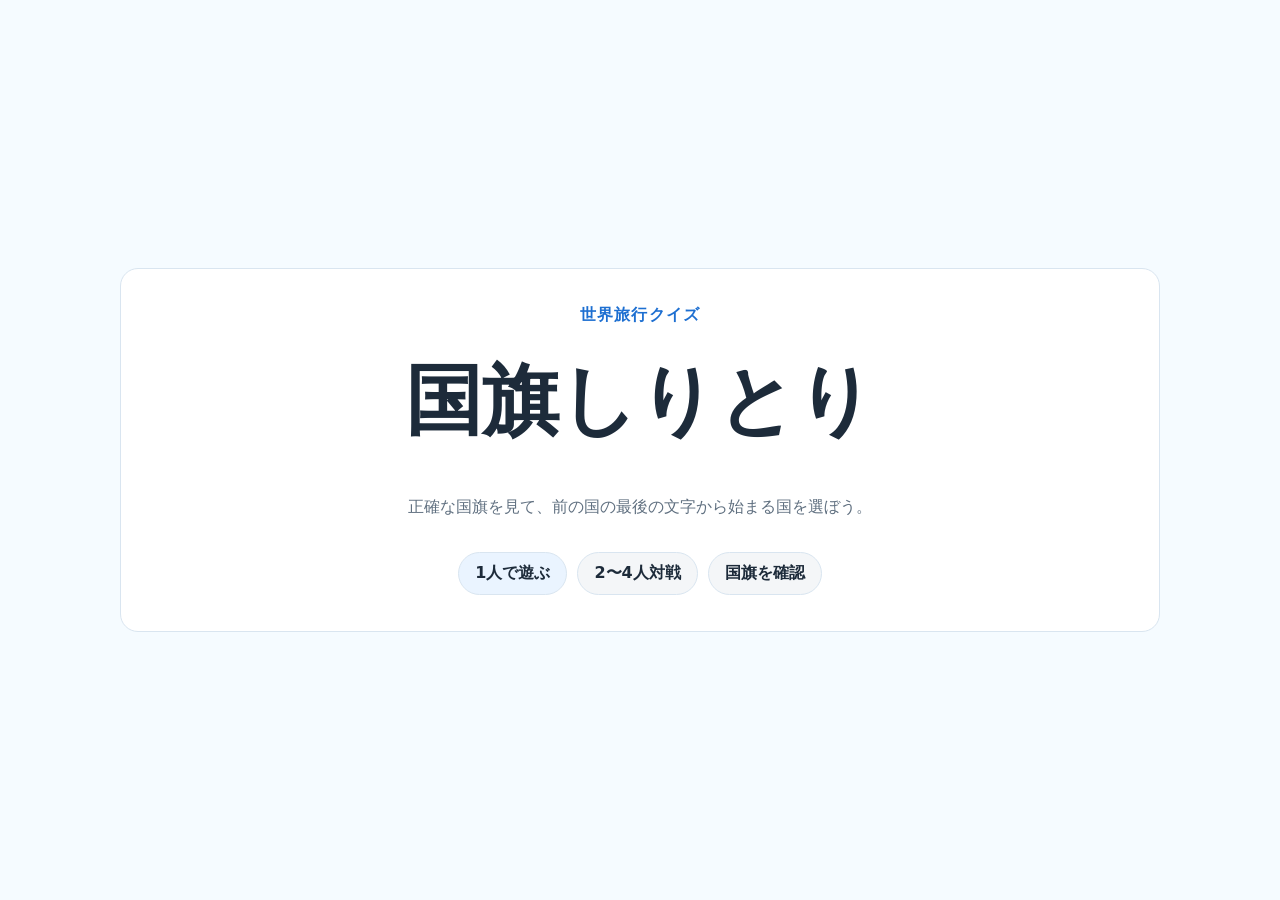
==== commit 30614e5a: "Redesign flag shiritori UI" ====
--- a/index.html
+++ b/index.html
@@ -11,36 +11,36 @@
   <script src="data/countries.js"></script>
   <script>
 (()=>{"use strict";
-const countries=(window.MANABI_DATA?.countries||[]).filter(c=>c.flagFile&&c.flagCode&&c.reading);
+const countries=(window.MANABI_DATA?.countries||[]).filter(c=>c.flagFile&&c.code&&c.reading);
 const $=s=>document.querySelector(s), app=$("#app");
 const small={ぁ:"あ",ぃ:"い",ぅ:"う",ぇ:"え",ぉ:"お",ゃ:"や",ゅ:"ゆ",ょ:"よ",っ:"つ",ゎ:"わ"};
 const strip=s=>String(s).normalize("NFD").replace(/[\u3099\u309A]/g,"").normalize("NFC");
 const clean=r=>strip(r).replace(/ー/g,"").replace(/[ぁぃぅぇぉゃゅょっゎ]/g,c=>small[c]);
 const first=r=>clean(r)[0], last=r=>clean(r).slice(-1), shuffle=a=>[...a].sort(()=>Math.random()-.5);
-const hearts=n=>"❤️".repeat(n)+"♡".repeat(3-n);
+const hearts=n=>"♥".repeat(Math.max(0,n))+"♡".repeat(Math.max(0,3-n));
 const flagImg=(c,cls="")=>`<img class="flag ${cls}" src="${c.flagFile}" alt="${c.name}の国旗" loading="eager">`;
 const playable=()=>countries.filter(c=>last(c.reading)!=="ん");
-let state={ui:"waiting"};
+let state={ui:"waiting",hintOpen:false,moreOpen:false};
 function canNext(country,used=[]){return playable().some(c=>c.id!==country.id&&!used.includes(c.id)&&first(c.reading)===last(country.reading));}
 function screen(html,cls=""){app.innerHTML=`<section class="screen ${cls}">${html}</section>`;}
-function title(){state.ui="waiting";screen(`<div class="center"><p class="eyebrow">世界旅行クイズ</p><h1 class="title">国旗しりとり</h1><p class="lead">国旗だけを見て、前の国の最後の文字から始まる国を選ぼう。</p><div class="row"><button id="solo">1人で遊ぶ</button><button id="multi" class="secondary">2〜4人対戦</button><button id="gallery" class="ghost">国旗を確認</button></div></div>`,"home");$('#solo').onclick=()=>start('solo',[{name:'あなた',hp:3,out:false}]);$('#multi').onclick=setupMulti;$('#gallery').onclick=gallery;}
+function title(){state.ui="waiting";screen(`<div class="center"><p class="eyebrow">世界旅行クイズ</p><h1 class="title">国旗しりとり</h1><p class="lead">正確な国旗を見て、前の国の最後の文字から始まる国を選ぼう。</p><div class="row"><button id="solo">1人で遊ぶ</button><button id="multi" class="secondary">2〜4人対戦</button><button id="gallery" class="ghost">国旗を確認</button></div></div>`,"home");$('#solo').onclick=()=>start('solo',[{name:'あなた',hp:3,out:false}]);$('#multi').onclick=setupMulti;$('#gallery').onclick=gallery;}
 function setupMulti(){screen(`<div class="center"><h2>対戦の準備</h2><div class="form"><label>人数<select id="num"><option>2</option><option>3</option><option>4</option></select></label><div id="names"></div><button id="go">開始</button><button id="back" class="ghost">戻る</button></div></div>`);const draw=()=>{$('#names').innerHTML=Array.from({length:+$('#num').value},(_,i)=>`<input id="p${i}" maxlength="10" placeholder="プレイヤー${i+1}">`).join('')};$('#num').onchange=draw;draw();$('#back').onclick=title;$('#go').onclick=()=>start('multi',Array.from({length:+$('#num').value},(_,i)=>({name:$('#p'+i).value.trim()||`プレイヤー${i+1}`,hp:3,out:false})));}
-function gallery(){const items=countries.slice(0,24);screen(`<h2>国旗素材</h2><div class="flagGallery">${items.map(c=>`<figure>${flagImg(c)}<figcaption>${c.name}</figcaption></figure>`).join('')}</div><div class="row"><button id="back" class="secondary">タイトルへ</button></div>`);$('#back').onclick=title;}
-function start(mode,players){const current=shuffle(playable().filter(c=>canNext(c)))[0];state={ui:"waiting",mode,players,turn:0,q:0,total:10,hints:2,used:[current.id],current,need:last(current.reading),feedback:null,over:false};nextQuestion(false);}
+function gallery(){const items=countries.slice(0,30);screen(`<h2>国旗素材（代表30か国）</h2><div class="flagGallery">${items.map(c=>`<figure>${flagImg(c)}<figcaption>${c.name}</figcaption></figure>`).join('')}</div><div class="row"><button id="back" class="secondary">タイトルへ</button></div>`);$('#back').onclick=title;}
+function start(mode,players){const current=shuffle(playable().filter(c=>canNext(c)))[0];state={ui:"waiting",mode,players,turn:0,q:0,total:10,used:[current.id],current,need:last(current.reading),feedback:null,hintOpen:false,moreOpen:false};nextQuestion(false);}
 function active(){return state.players.filter(p=>!p.out)} function player(){return state.players[state.turn]} function nextTurn(){let i=state.turn;do{i=(i+1)%state.players.length}while(state.players[i].out);state.turn=i;}
-function pool(allowUsed=false){const base=playable().filter(c=>first(c.reading)===state.need&&c.id!==state.current.id&&(allowUsed||!state.used.includes(c.id)));return base.filter(c=>canNext(c,[...state.used,c.id])).length?base.filter(c=>canNext(c,[...state.used,c.id])):base;}
+function pool(allowUsed=false){const base=playable().filter(c=>first(c.reading)===state.need&&c.id!==state.current.id&&(allowUsed||!state.used.includes(c.id)));const safe=base.filter(c=>canNext(c,[...state.used,c.id]));return safe.length?safe:base;}
 function pickAnswer(){let p=pool(false); if(!p.length)p=pool(true); return shuffle(p)[0]||null;}
 function choices(answer){const wrong=shuffle(countries.filter(c=>c.id!==answer.id&&first(c.reading)!==state.need)).slice(0,2);return shuffle([answer,...wrong]);}
-function nextQuestion(count=true){if(count)state.q++; else state.q=1; state.ui="waiting";state.feedback=null;state.answer=pickAnswer();if(!state.answer)return result('続けられる国がありません');state.choices=choices(state.answer);renderGame();}
-function renderGame(){const p=player();screen(`<header class="topbar"><span>第${Math.min(state.q,state.total)}問 / ${state.total}問</span><strong>${state.mode==='multi'?p.name+'の番':p.name}</strong><span>ライフ <b class="life">${hearts(p.hp)}</b></span><button class="menuRestart" id="restart" type="button">最初から</button></header><section class="currentCountry" aria-label="いまの国"><span>いまの国</span>${flagImg(state.current,'currentFlag')}<strong>${state.current.name}</strong><small>読み：${state.current.reading}</small></section><section class="question"><span>つぎは</span><strong>「${state.need}」</strong><span>から始まる国</span></section><section class="choices" aria-label="選択肢">${state.choices.map(c=>choiceButton(c)).join('')}</section><section class="learning" aria-live="polite">${learnCard()}</section><footer class="gameActions"><button id="hint" class="hint" ${state.hints<=0||state.ui!=='waiting'?'disabled':''}>💡 ヒント ${state.hints}回</button></footer>`,"game");document.querySelectorAll('.choice').forEach(b=>b.onclick=()=>answer(b.dataset.id));$('#hint').onclick=hint;$('#restart').onclick=confirmRestart;}
-function choiceButton(c){const picked=state.feedback?.picked===c.id, correct=state.feedback&&state.answer.id===c.id;let label='',cls='';if(state.ui==='correct'&&picked){label='✓ 正解';cls=' isCorrect'}else if(state.ui==='incorrect'&&picked){label='× 不正解';cls=' isWrong'}else if(state.ui==='incorrect'&&correct){label='✓ 正解';cls=' isCorrect'}return `<button type="button" class="choice${cls}" data-id="${c.id}" ${state.ui!=='waiting'?'disabled':''}>${flagImg(c)}<span class="resultMark">${label}</span>${state.feedback&&(picked||correct)?`<b class="revealedName">${c.name}</b>`:''}</button>`;}
-function learnCard(){if(!state.feedback)return '<span class="muted">答えると国名と豆知識が表示されます。</span>';const c=state.feedback.country;return `<div class="learnBox ${state.feedback.ok?'ok':'bad'}"><strong>${state.feedback.ok?'正解！':'確認しよう'} ${c.name}</strong><span>首都：${c.capital||'—'}</span><p>${c.trivia||'世界の国旗しりとりで登場する国です。'}</p></div>`;}
-function answer(id){if(state.ui!=='waiting')return;state.ui='answering';renderGame();const picked=countries.find(c=>c.id===id), ok=id===state.answer.id;window.setTimeout(()=>{state.ui=ok?'correct':'incorrect';state.feedback={ok,picked:id,country:ok?picked:state.answer};if(ok){advance(picked);if(state.mode==='multi')nextTurn();}else{player().hp--;advance(state.answer);}renderGame();const delay=ok?1100:1700;window.setTimeout(()=>{state.ui='transitioning';if(state.mode==='solo'&&(state.q>=state.total||player().hp<=0))return result(player().hp<=0?'ゲームオーバー':'10問クリア！');if(state.mode==='multi'){if(player().hp<=0)player().out=true;if(active().length<=1)return result(`${active()[0].name}の勝ち！`);nextTurn();}nextQuestion(true);},delay);},180);}
+function nextQuestion(count=true){if(count)state.q++; else state.q=1; state.ui="waiting";state.feedback=null;state.hintOpen=false;state.moreOpen=false;state.answer=pickAnswer();if(!state.answer)return result('続けられる国がありません');state.choices=choices(state.answer);renderGame();}
+function renderGame(){const p=player();screen(`<header class="topbar"><span>第${Math.min(state.q,state.total)}問 / ${state.total}問</span><strong>${state.mode==='multi'?p.name+'の番':p.name}</strong><span>ライフ <b class="life">${hearts(p.hp)}</b></span></header><section class="currentCountry" aria-label="いまの国">${flagImg(state.current,'currentFlag')}<div><span>現在の国</span><strong>${state.current.name}</strong><small>${state.current.reading}</small></div></section><section class="question"><span>つぎは</span><strong>「${state.need}」</strong><span>から始まる国</span></section><section class="choices" aria-label="選択肢">${state.choices.map(c=>choiceButton(c)).join('')}</section><section class="feedbackLine" aria-live="polite">${feedbackLine()}</section><footer class="gameActions"><button id="hint" class="hint" ${state.ui!=='waiting'?'disabled':''}>${state.hintOpen?'ヒントを隠す':'ヒントを見る'}</button><button id="restart" class="menuRestart" type="button">メニュー</button></footer>`,"game");document.querySelectorAll('.choice').forEach(b=>b.onclick=()=>answer(b.dataset.id));$('#hint').onclick=toggleHint;$('#restart').onclick=confirmRestart;document.querySelector('#more')?.addEventListener('click',()=>{state.moreOpen=!state.moreOpen;renderGame();});}
+function choiceButton(c){const picked=state.feedback?.picked===c.id, correct=state.feedback&&state.answer.id===c.id;let label='',cls='',show=state.hintOpen;if(state.ui==='correct'&&picked){label='正解！';cls=' isCorrect';show=true}else if(state.ui==='incorrect'&&picked){label='ちがう';cls=' isWrong';show=true}else if(state.ui==='incorrect'&&correct){label='正解';cls=' isCorrect';show=true}return `<button type="button" class="choice${cls}" data-id="${c.id}" ${state.ui!=='waiting'?'disabled':''}>${flagImg(c)}<span class="resultMark">${label}</span>${show?`<b class="revealedName">${c.name}</b>`:'<b class="revealedName placeholder">&nbsp;</b>'}</button>`;}
+function feedbackLine(){if(!state.feedback)return '<span class="muted">国旗を選んでね。ヒントで国名を表示できます。</span>';const c=state.feedback.country;const msg=state.feedback.ok?'正解！':`正解は${c.name}`;return `<div class="miniFeedback ${state.feedback.ok?'ok':'bad'}"><strong>${msg}</strong><button id="more" type="button" class="more">${state.moreOpen?'閉じる':'もっと見る'}</button>${state.moreOpen?`<p>首都：${c.capital||'—'}。${c.trivia||''}</p>`:''}</div>`;}
+function answer(id){if(state.ui!=="waiting")return;state.ui='answering';renderGame();window.setTimeout(()=>{const picked=countries.find(c=>c.id===id), ok=id===state.answer.id;state.ui=ok?'correct':'incorrect';state.feedback={ok,picked:id,country:ok?picked:state.answer};if(ok){advance(picked);if(state.mode==='multi')nextTurn();}else{player().hp--;advance(state.answer);}renderGame();const delay=ok?1000:1500;window.setTimeout(()=>{if(state.mode==='solo'&&(state.q>=state.total||player().hp<=0))return result(player().hp<=0?'ゲームオーバー':'10問クリア！');if(state.mode==='multi'){if(player().hp<=0)player().out=true;if(active().length<=1)return result(`${active()[0].name}の勝ち！`);nextTurn();}nextQuestion(true);},delay);},80);}
 function advance(c){if(!state.used.includes(c.id))state.used.push(c.id);state.current=c;state.need=last(c.reading);}
-function hint(){if(state.ui!=='waiting'||state.hints<=0)return;state.hints--;alert(`ヒント：「${state.need}」から始まる国です。地域：${state.answer.region}`);renderGame();}
-function confirmRestart(){if(state.ui==='answering'||state.ui==='transitioning')return;if(confirm('最初からやり直しますか？'))title();}
+function toggleHint(){if(state.ui!=="waiting")return;state.hintOpen=!state.hintOpen;renderGame();}
+function confirmRestart(){if(confirm('タイトルへ戻りますか？'))title();}
 function result(head){state.ui='finished';screen(`<div class="center"><h2 class="title">${head}</h2><ol class="resultList">${state.players.map(p=>`<li>${p.name}：${p.out?'脱落':'プレイ終了'} / ${hearts(Math.max(0,p.hp))}</li>`).join('')}</ol><p class="lead">遊んだ問題数：${Math.min(state.q,state.total)}問</p><div class="row"><button id="again">もう一度</button><button id="home" class="secondary">タイトルへ</button></div></div>`);$('#again').onclick=()=>state.mode==='solo'?start('solo',[{name:'あなた',hp:3,out:false}]):setupMulti();$('#home').onclick=title;}
 title();})();
-  </script>
+</script>
 </body>
 </html>
--- a/style.css
+++ b/style.css
@@ -1,99 +1 @@
-:root {
-  --paper: #fff;
-  --ink: #1c2b39;
-  --muted: #5d6b78;
-  --primary: #1976d2;
-  --primary2: #0f5baa;
-  --danger: #d84315;
-  --ok: #16845b;
-  --shadow: 0 14px 30px rgba(31, 64, 104, .12);
-  --radius: 22px;
-}
-* { box-sizing: border-box; }
-html, body { overflow-x: hidden; }
-body {
-  margin: 0;
-  font-family: system-ui, -apple-system, BlinkMacSystemFont, "Segoe UI", sans-serif;
-  background: radial-gradient(circle at top left, #dff3ff, transparent 34rem), linear-gradient(135deg, #f7fbff, #fff8e4);
-  color: var(--ink);
-  min-height: 100svh;
-}
-.app { min-height: 100svh; display: grid; place-items: center; padding: clamp(12px, 3vw, 32px); }
-.screen { width: min(1040px, 100%); background: rgba(255,255,255,.9); border: 1px solid rgba(25,118,210,.12); border-radius: var(--radius); box-shadow: var(--shadow); padding: clamp(18px, 4vw, 44px); }
-.hero { text-align: center; }
-.eyebrow { color: var(--primary); font-weight: 800; letter-spacing: .12em; }
-h1 { font-size: clamp(2.4rem, 9vw, 5.4rem); margin: .2em 0; }
-h2 { font-size: clamp(1.6rem, 5vw, 2.5rem); margin-top: 0; }
-h3 { margin: .3rem 0; }
-.actions { display: flex; flex-wrap: wrap; gap: 12px; justify-content: center; margin-top: 18px; }
-button, select, input { font: inherit; }
-button { min-height: 48px; border: 0; border-radius: 16px; padding: 12px 18px; background: #e8f2ff; color: var(--ink); font-weight: 800; cursor: pointer; box-shadow: 0 4px 0 rgba(25,118,210,.16); }
-button:disabled, input:disabled { opacity: .6; cursor: wait; }
-button:focus-visible, input:focus-visible, select:focus-visible { outline: 4px solid #ffd54f; outline-offset: 3px; }
-.primary { background: linear-gradient(180deg, var(--primary), var(--primary2)); color: #fff; }
-.card-grid { display: grid; grid-template-columns: repeat(2, minmax(0, 1fr)); gap: 16px; }
-.card, .theme { display: flex; flex-direction: column; align-items: flex-start; text-align: left; gap: 8px; padding: 20px; background: var(--paper); border: 2px solid #d7e8fb; border-radius: 20px; min-height: 130px; width: 100%; }
-.card strong { font-size: 1.35rem; }
-.card span, small { color: var(--muted); }
-.panel { display: grid; gap: 16px; }
-.panel label { display: grid; gap: 6px; font-weight: 700; }
-select, input { min-width: 0; border: 2px solid #c9dbee; border-radius: 14px; padding: 12px; background: #fff; }
-.status { display: grid; grid-template-columns: repeat(4, 1fr); gap: 10px; margin-bottom: 14px; }
-.status span { background: #eef7ff; border-radius: 14px; padding: 10px; text-align: center; font-weight: 800; overflow-wrap: anywhere; }
-.play-card, .learn-card { background: var(--paper); border-radius: 20px; padding: 18px; margin: 14px 0; border: 1px solid #e3eef8; }
-.message { font-size: 1.2rem; font-weight: 800; color: var(--primary); overflow-wrap: anywhere; }
-.needed strong { font-size: 2.4rem; color: var(--danger); }
-.answer { display: flex; gap: 10px; position: sticky; bottom: max(8px, env(safe-area-inset-bottom)); background: rgba(255,255,255,.96); padding: 8px; border-radius: 18px; z-index: 2; }
-.answer input { flex: 1; font-size: 1.2rem; }
-.used { display: flex; flex-wrap: wrap; gap: 8px; padding: 0; list-style: none; padding-bottom: 78px; }
-.used li { background: #fff7de; border: 1px solid #ffe0a3; border-radius: 999px; padding: 8px 12px; }
-.used small { margin-left: 6px; }
-.result { text-align: center; }
-.result strong { font-size: 1.7rem; color: var(--ok); }
-@media (max-width: 640px) {
-  .app { padding: 10px; align-items: start; }
-  .screen { padding: 18px; border-radius: 18px; }
-  .card-grid { grid-template-columns: 1fr; }
-  .status { grid-template-columns: repeat(2, 1fr); font-size: .9rem; }
-  .answer { flex-direction: column; }
-  .answer button, button { width: 100%; }
-  .actions { flex-direction: column; }
-  .needed strong { font-size: 2rem; }
-}
-@media (prefers-reduced-motion: no-preference) {
-  button, .card { transition: transform .15s ease, box-shadow .15s ease; }
-  button:hover { transform: translateY(-1px); }
-  .message { animation: pop .25s ease; }
-  @keyframes pop { from { transform: scale(.98); opacity: .65; } to { transform: scale(1); opacity: 1; } }
-}
-.players, .ranking { background: var(--paper); border: 1px solid #e3eef8; border-radius: 20px; padding: 16px; margin: 14px 0; }
-.player-row, .rank-row { display: grid; grid-template-columns: 1.2fr 1.4fr .8fr; gap: 10px; align-items: center; padding: 10px 12px; border-radius: 14px; background: #f7fbff; margin-top: 8px; }
-.player-row.current { outline: 3px solid #ffca28; background: #fff8df; }
-.player-row.eliminated { background: #f3f4f6; color: #59636e; text-decoration: none; }
-.player-row.eliminated strong::before { content: '脱落 '; }
-.rank-row.winner { background: #e8fff4; border: 2px solid #28a66a; }
-@media (max-width: 640px) {
-  .player-row, .rank-row { grid-template-columns: 1fr; gap: 4px; }
-}
-.theme-list { display: grid; gap: 10px; }
-.theme-option { display: grid; grid-template-columns: auto 1fr; gap: 6px 10px; align-items: center; padding: 14px; border: 2px solid #d7e8fb; border-radius: 16px; background: #fff; }
-.theme-option input { width: 20px; height: 20px; }
-.theme-option small { grid-column: 2; }
-.theme-option.disabled { opacity: .62; background: #f5f7fa; }
-@media (max-width: 640px) {
-  .theme-option { grid-template-columns: 1fr; }
-  .theme-option small { grid-column: 1; }
-}
-/* Flag shiritori public UI */
-body{min-height:100dvh;background:radial-gradient(circle at 18% 12%,#cfeeff 0 10rem,transparent 18rem),radial-gradient(circle at 82% 22%,#ffeeb6 0 8rem,transparent 16rem),linear-gradient(145deg,#eef8ff,#fff8df);}
-.app{min-height:100dvh;padding:calc(8px + env(safe-area-inset-top)) calc(8px + env(safe-area-inset-right)) calc(8px + env(safe-area-inset-bottom)) calc(8px + env(safe-area-inset-left));}
-.screen.game{height:min(100%,820px);min-height:min(100dvh - 16px,720px);display:grid;grid-template-rows:auto auto auto minmax(112px,1fr) auto auto;gap:clamp(6px,1.2dvh,14px);overflow:hidden;position:relative;background:linear-gradient(180deg,rgba(255,255,255,.96),rgba(255,255,255,.9));}
-.screen.game::before{content:'◎  ◎  ◎';position:absolute;inset:auto 14px 10px auto;color:#d6e8f8;font-size:4rem;letter-spacing:.15em;z-index:0}.screen.game>*{position:relative;z-index:1}
-.topbar{display:grid;grid-template-columns:1fr auto 1fr auto;align-items:center;gap:6px;font-weight:800}.topbar span,.topbar strong{background:#eef7ff;border:1px solid #dcecfb;border-radius:999px;padding:.42rem .58rem;text-align:center;font-size:clamp(.75rem,2.5vw,.98rem);white-space:nowrap}.life{color:#e93055}.menuRestart{min-height:34px;padding:.35rem .55rem;border-radius:999px;background:#fff;color:#456;border:1px solid #d5e4f4;box-shadow:none;font-size:.78rem;width:auto}.currentCountry{display:grid;justify-items:center;gap:clamp(3px,.7dvh,8px);padding:clamp(8px,1.5dvh,14px);border:1px solid #e1edf9;border-radius:20px;background:#fff;box-shadow:0 8px 22px #17416f12}.currentCountry span{color:#43637f;font-weight:900}.currentCountry strong{font-size:clamp(1.05rem,4vw,1.6rem)}.currentCountry small{font-weight:700}.flag{display:block;width:100%;height:100%;object-fit:contain;background:#fff;border:1px solid #cbd8e6;border-radius:10px}.currentFlag{width:min(54vw,260px);height:clamp(72px,17dvh,150px)}.question{display:flex;justify-content:center;align-items:center;gap:.35em;font-weight:900;text-align:center}.question span{font-size:clamp(.9rem,3vw,1.25rem)}.question strong{font-size:clamp(2.6rem,14vw,5.2rem);line-height:.9;color:#d84315;text-shadow:0 4px 0 #ffe1b8}.choices{display:grid;grid-template-columns:repeat(3,minmax(0,1fr));gap:clamp(4px,1.4vw,12px);align-items:stretch}.choice{width:100%;min-width:0;min-height:72px;padding:clamp(4px,1.2vw,10px);background:#fff;color:#123;border:2px solid #d6e6f5;border-radius:18px;box-shadow:0 8px 20px #11447718;display:grid;grid-template-rows:minmax(54px,1fr) auto auto;gap:3px;align-items:center}.choice .flag{height:clamp(54px,15dvh,136px);border-radius:8px}.choice:disabled{cursor:not-allowed;opacity:1}.choice.isCorrect{border-color:#0b8f5a;background:#edfff6}.choice.isWrong{border-color:#d73838;background:#fff1f1}.resultMark{min-height:1.1em;font-size:clamp(.68rem,2.4vw,.9rem);font-weight:900}.revealedName{font-size:clamp(.72rem,2.5vw,1rem)}.learning{min-height:clamp(44px,9dvh,96px);display:grid;place-items:center}.learnBox{width:100%;border-radius:16px;padding:clamp(7px,1.4dvh,12px);background:#f7fbff;border:1px solid #d9e9f8;display:grid;gap:2px;text-align:center}.learnBox strong{font-size:clamp(.95rem,3vw,1.18rem)}.learnBox p{margin:0;color:#345;font-size:clamp(.78rem,2.5vw,.98rem)}.learnBox.ok{border-color:#90d7b8}.learnBox.bad{border-color:#efa0a0}.muted{color:#6a7b88;font-weight:700}.gameActions{display:grid;place-items:center}.hint{min-width:min(100%,240px);background:linear-gradient(180deg,#ffcf45,#f2a900);color:#3a2600}.center{display:grid;place-items:center;text-align:center;gap:16px}.flagGallery{display:grid;grid-template-columns:repeat(auto-fit,minmax(120px,1fr));gap:12px;overflow:auto}.flagGallery figure{margin:0;background:#fff;border:1px solid #d7e6f5;border-radius:14px;padding:10px;text-align:center}.flagGallery img{width:100%;height:86px;object-fit:contain}.form{display:grid;gap:10px;width:min(520px,100%)}.row{display:flex;gap:10px;flex-wrap:wrap;justify-content:center}.resultList{text-align:left}
-@media (max-width:420px){.screen.game{padding:10px;border-radius:18px;gap:6px}.topbar{grid-template-columns:1fr 1fr 1fr}.topbar .menuRestart{grid-column:3;justify-self:end;grid-row:2}.topbar span,.topbar strong{padding:.35rem .45rem}.currentFlag{height:clamp(62px,15dvh,118px)}.choice{border-radius:14px}.choice .flag{height:clamp(50px,13dvh,108px)}}
-@media (max-width:340px){.app{padding:4px}.screen.game{padding:8px}.choices{gap:3px}.choice{padding:3px;border-width:2px}.question strong{font-size:2.45rem}.currentCountry{padding:6px}.currentFlag{height:58px}.choice .flag{height:48px}.learning{min-height:42px}.learnBox p{display:none}}
-@media (min-width:768px){.screen.game{max-width:780px}.choice .flag{height:150px}.currentFlag{height:165px}}
-@media (min-width:1024px){.screen.game{max-width:860px}}
-@media (min-width:1440px){.screen.game{max-width:900px}}
-@media (max-height:620px){.screen.game{gap:5px}.currentFlag{height:60px}.choice .flag{height:48px}.currentCountry small{display:none}.learning{min-height:40px}.learnBox p{display:none}}
-@media (prefers-reduced-motion:no-preference){.flag{animation:flagIn .22s ease}.choice.isCorrect{animation:pop .32s ease}.choice.isWrong{animation:shake .24s ease}@keyframes flagIn{from{opacity:.2;transform:translateY(4px)}to{opacity:1;transform:none}}@keyframes shake{25%{transform:translateX(-3px)}75%{transform:translateX(3px)}}}
+:root{--paper:#fff;--ink:#1d2b3a;--muted:#607080;--primary:#1d6fd1;--primary-soft:#eaf4ff;--line:#d9e5f0;--ok:#178457;--bad:#d33b3b;--bg:#f5fbff;--assist:#f4f6f8;--radius:18px}*{box-sizing:border-box}html,body{overflow-x:hidden}body{margin:0;min-height:100svh;font-family:system-ui,-apple-system,BlinkMacSystemFont,"Segoe UI",sans-serif;background:var(--bg);color:var(--ink)}button,select,input{font:inherit}button{min-height:42px;border:1px solid var(--line);border-radius:999px;padding:.62rem 1rem;background:var(--primary-soft);color:var(--ink);font-weight:700;cursor:pointer}button:disabled{opacity:.72;cursor:not-allowed}button:focus-visible,input:focus-visible,select:focus-visible{outline:3px solid #9dccff;outline-offset:2px}.app{min-height:100svh;display:grid;place-items:center;padding:calc(8px + env(safe-area-inset-top)) calc(8px + env(safe-area-inset-right)) calc(8px + env(safe-area-inset-bottom)) calc(8px + env(safe-area-inset-left))}.screen{width:min(1040px,100%);background:rgba(255,255,255,.96);border:1px solid var(--line);border-radius:var(--radius);padding:clamp(16px,3vw,36px)}.center{display:grid;place-items:center;text-align:center;gap:16px}.eyebrow{margin:0;color:var(--primary);font-weight:800;letter-spacing:.08em}.title,h1{margin:.1em 0;font-size:clamp(2.1rem,7vw,4.8rem)}h2{margin:.2em 0 1rem;font-size:clamp(1.35rem,4vw,2.1rem)}.lead{max-width:44rem;color:var(--muted);line-height:1.7}.row,.actions{display:flex;gap:10px;flex-wrap:wrap;justify-content:center}.secondary,.ghost{background:var(--assist)}.form{display:grid;gap:10px;width:min(520px,100%)}select,input{min-width:0;border:1px solid #c9d8e6;border-radius:12px;padding:11px;background:#fff}.screen.game{width:min(900px,100%);height:min(100svh - 16px,820px);min-height:0;display:grid;grid-template-rows:auto auto auto minmax(118px,1fr) auto auto;gap:clamp(6px,1.15svh,12px);overflow:hidden;padding:clamp(10px,2.2vw,20px)}.topbar{display:grid;grid-template-columns:1fr auto 1fr;align-items:center;gap:6px;color:#405366;font-size:clamp(.72rem,2.4vw,.92rem)}.topbar span,.topbar strong{min-width:0;background:var(--assist);border:1px solid #e3e9ef;border-radius:999px;padding:.34rem .5rem;text-align:center;white-space:nowrap;overflow:hidden;text-overflow:ellipsis}.life{color:#d52f52;letter-spacing:.03em}.currentCountry{display:grid;grid-template-columns:minmax(86px,150px) 1fr;align-items:center;gap:12px;border:1px solid var(--line);border-radius:16px;background:#fff;padding:8px 10px}.currentCountry div{display:grid;gap:2px}.currentCountry span{color:var(--muted);font-size:.8rem;font-weight:700}.currentCountry strong{font-size:clamp(1.05rem,3.4vw,1.45rem)}.currentCountry small{color:var(--muted);font-weight:700}.flag{display:block;width:100%;height:100%;object-fit:contain;background:#fff;border:1px solid #d7e0ea;border-radius:8px}.currentFlag{height:clamp(54px,10svh,86px)}.question{display:grid;grid-template-columns:auto auto auto;justify-content:center;align-items:end;gap:.35em;text-align:center;font-weight:800}.question span{font-size:clamp(.9rem,2.6vw,1.15rem);padding-bottom:.25em}.question strong{font-size:clamp(3.1rem,15vw,6rem);line-height:.9;color:var(--primary);font-weight:900}.choices{display:grid;grid-template-columns:repeat(3,minmax(0,1fr));gap:clamp(5px,1.5vw,12px);align-items:stretch}.choice{width:100%;min-width:0;padding:clamp(5px,1.1vw,10px);border:2px solid var(--line);border-radius:14px;background:#fff;display:grid;grid-template-rows:minmax(76px,1fr) 1.1em 1.35em;gap:3px;align-items:center;box-shadow:none}.choice .flag{height:clamp(76px,18svh,160px);padding:clamp(4px,.8vw,8px)}.choice.isCorrect{border-color:var(--ok);background:#f1fff7}.choice.isWrong{border-color:var(--bad);background:#fff4f4}.resultMark{font-size:clamp(.7rem,2.2vw,.9rem);font-weight:800;color:#2f4658}.revealedName{font-size:clamp(.76rem,2.5vw,1rem);font-weight:800;white-space:nowrap;overflow:hidden;text-overflow:ellipsis}.placeholder{visibility:hidden}.feedbackLine{min-height:42px;display:grid;place-items:center;text-align:center}.muted{color:var(--muted);font-size:clamp(.78rem,2.2vw,.95rem)}.miniFeedback{width:100%;display:grid;grid-template-columns:1fr auto;align-items:center;gap:6px;border:1px solid var(--line);border-radius:14px;background:#fff;padding:7px 9px}.miniFeedback.ok{border-color:#9dd8bd}.miniFeedback.bad{border-color:#efa3a3}.miniFeedback p{grid-column:1/-1;margin:0;color:#4b5d6e;font-size:.9rem}.more{min-height:32px;padding:.35rem .65rem;background:var(--assist);font-size:.8rem}.gameActions{display:flex;justify-content:center;gap:8px}.hint,.menuRestart{min-height:36px;padding:.42rem .8rem;background:var(--assist);color:#35485a;border-color:#d5dde6;font-size:.88rem}.flagGallery{display:grid;grid-template-columns:repeat(auto-fit,minmax(120px,1fr));gap:12px;max-height:70svh;overflow:auto}.flagGallery figure{margin:0;background:#fff;border:1px solid var(--line);border-radius:14px;padding:10px;text-align:center}.flagGallery img{width:100%;height:86px;object-fit:contain}.flagGallery figcaption{margin-top:6px;font-weight:700}.resultList{text-align:left}@media (max-width:430px){.app{padding:6px}.screen.game{height:min(100svh - 12px,932px);grid-template-rows:auto auto auto minmax(104px,1fr) auto auto;border-radius:14px;gap:6px}.currentCountry{grid-template-columns:92px 1fr;padding:7px}.currentFlag{height:50px}.choice{padding:4px;border-radius:12px;grid-template-rows:minmax(70px,1fr) 1em 1.25em}.choice .flag{height:clamp(70px,15svh,126px);padding:3px}.question strong{font-size:clamp(3rem,17vw,4.7rem)}.miniFeedback p{display:none}}@media (max-width:360px){.choice .flag{height:64px}.choice{gap:1px}.topbar{font-size:.68rem}.currentCountry{grid-template-columns:78px 1fr}.currentFlag{height:44px}.muted{display:none}}@media (min-width:768px){.screen.game{max-width:820px}.choice .flag{height:170px}.currentFlag{height:90px}}@media (orientation:landscape) and (max-height:760px){.screen.game{height:min(100svh - 16px,700px);grid-template-rows:auto auto auto minmax(88px,1fr) auto auto}.currentFlag{height:48px}.choice .flag{height:clamp(78px,22svh,130px)}}
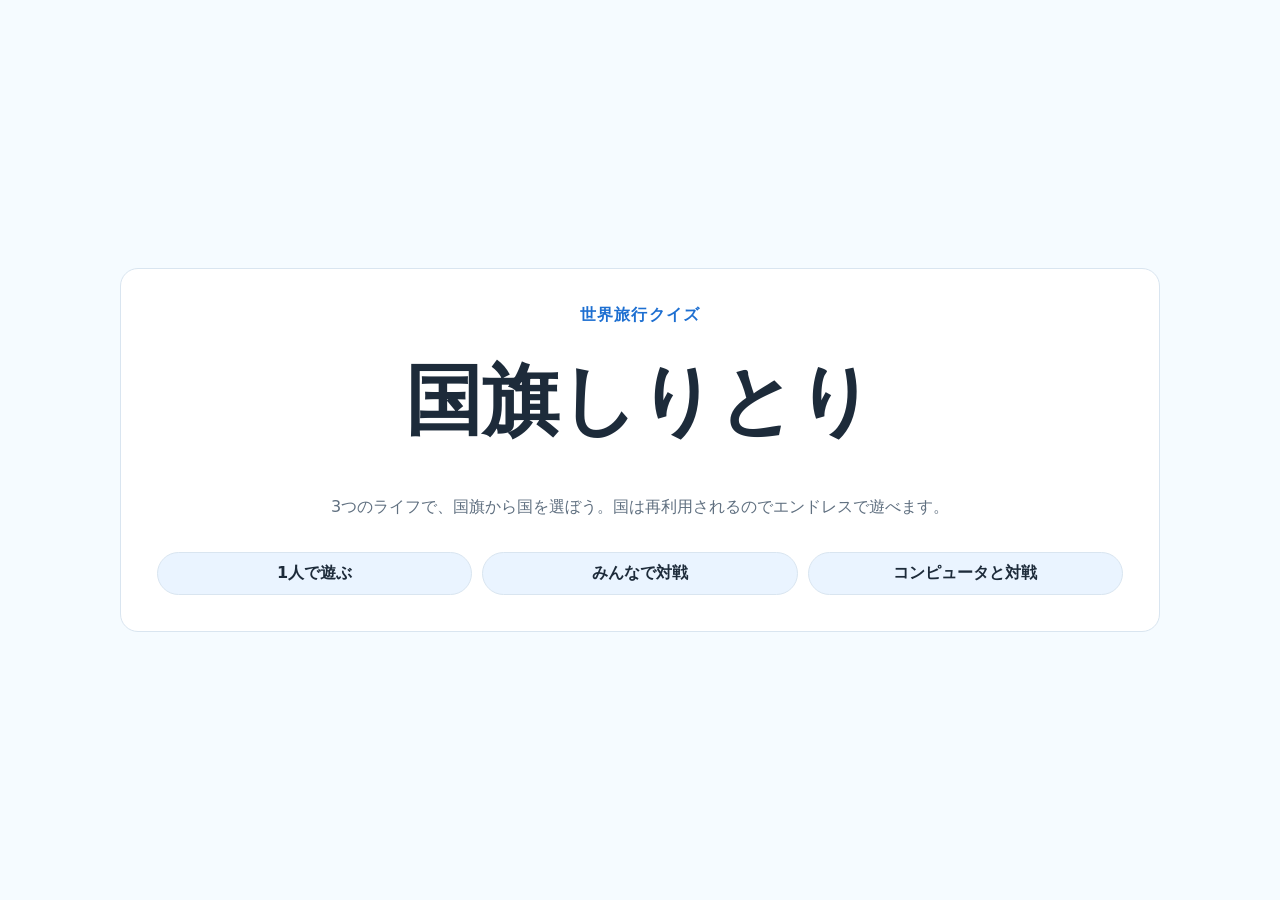
==== commit 1bb99622: "国旗しりとりに難易度とCPU対戦を追加" ====
--- a/index.html
+++ b/index.html
@@ -9,38 +9,8 @@
 <body>
   <main id="app" class="app"></main>
   <script src="data/countries.js"></script>
-  <script>
-(()=>{"use strict";
-const countries=(window.MANABI_DATA?.countries||[]).filter(c=>c.flagFile&&c.code&&c.reading);
-const $=s=>document.querySelector(s), app=$("#app");
-const small={ぁ:"あ",ぃ:"い",ぅ:"う",ぇ:"え",ぉ:"お",ゃ:"や",ゅ:"ゆ",ょ:"よ",っ:"つ",ゎ:"わ"};
-const strip=s=>String(s).normalize("NFD").replace(/[\u3099\u309A]/g,"").normalize("NFC");
-const clean=r=>strip(r).replace(/ー/g,"").replace(/[ぁぃぅぇぉゃゅょっゎ]/g,c=>small[c]);
-const first=r=>clean(r)[0], last=r=>clean(r).slice(-1), shuffle=a=>[...a].sort(()=>Math.random()-.5);
-const hearts=n=>"♥".repeat(Math.max(0,n))+"♡".repeat(Math.max(0,3-n));
-const flagImg=(c,cls="")=>`<img class="flag ${cls}" src="${c.flagFile}" alt="${c.name}の国旗" loading="eager">`;
-const playable=()=>countries.filter(c=>last(c.reading)!=="ん");
-let state={ui:"waiting",hintOpen:false,moreOpen:false};
-function canNext(country,used=[]){return playable().some(c=>c.id!==country.id&&!used.includes(c.id)&&first(c.reading)===last(country.reading));}
-function screen(html,cls=""){app.innerHTML=`<section class="screen ${cls}">${html}</section>`;}
-function title(){state.ui="waiting";screen(`<div class="center"><p class="eyebrow">世界旅行クイズ</p><h1 class="title">国旗しりとり</h1><p class="lead">正確な国旗を見て、前の国の最後の文字から始まる国を選ぼう。</p><div class="row"><button id="solo">1人で遊ぶ</button><button id="multi" class="secondary">2〜4人対戦</button><button id="gallery" class="ghost">国旗を確認</button></div></div>`,"home");$('#solo').onclick=()=>start('solo',[{name:'あなた',hp:3,out:false}]);$('#multi').onclick=setupMulti;$('#gallery').onclick=gallery;}
-function setupMulti(){screen(`<div class="center"><h2>対戦の準備</h2><div class="form"><label>人数<select id="num"><option>2</option><option>3</option><option>4</option></select></label><div id="names"></div><button id="go">開始</button><button id="back" class="ghost">戻る</button></div></div>`);const draw=()=>{$('#names').innerHTML=Array.from({length:+$('#num').value},(_,i)=>`<input id="p${i}" maxlength="10" placeholder="プレイヤー${i+1}">`).join('')};$('#num').onchange=draw;draw();$('#back').onclick=title;$('#go').onclick=()=>start('multi',Array.from({length:+$('#num').value},(_,i)=>({name:$('#p'+i).value.trim()||`プレイヤー${i+1}`,hp:3,out:false})));}
-function gallery(){const items=countries.slice(0,30);screen(`<h2>国旗素材（代表30か国）</h2><div class="flagGallery">${items.map(c=>`<figure>${flagImg(c)}<figcaption>${c.name}</figcaption></figure>`).join('')}</div><div class="row"><button id="back" class="secondary">タイトルへ</button></div>`);$('#back').onclick=title;}
-function start(mode,players){const current=shuffle(playable().filter(c=>canNext(c)))[0];state={ui:"waiting",mode,players,turn:0,q:0,total:10,used:[current.id],current,need:last(current.reading),feedback:null,hintOpen:false,moreOpen:false};nextQuestion(false);}
-function active(){return state.players.filter(p=>!p.out)} function player(){return state.players[state.turn]} function nextTurn(){let i=state.turn;do{i=(i+1)%state.players.length}while(state.players[i].out);state.turn=i;}
-function pool(allowUsed=false){const base=playable().filter(c=>first(c.reading)===state.need&&c.id!==state.current.id&&(allowUsed||!state.used.includes(c.id)));const safe=base.filter(c=>canNext(c,[...state.used,c.id]));return safe.length?safe:base;}
-function pickAnswer(){let p=pool(false); if(!p.length)p=pool(true); return shuffle(p)[0]||null;}
-function choices(answer){const wrong=shuffle(countries.filter(c=>c.id!==answer.id&&first(c.reading)!==state.need)).slice(0,2);return shuffle([answer,...wrong]);}
-function nextQuestion(count=true){if(count)state.q++; else state.q=1; state.ui="waiting";state.feedback=null;state.hintOpen=false;state.moreOpen=false;state.answer=pickAnswer();if(!state.answer)return result('続けられる国がありません');state.choices=choices(state.answer);renderGame();}
-function renderGame(){const p=player();screen(`<header class="topbar"><span>第${Math.min(state.q,state.total)}問 / ${state.total}問</span><strong>${state.mode==='multi'?p.name+'の番':p.name}</strong><span>ライフ <b class="life">${hearts(p.hp)}</b></span></header><section class="currentCountry" aria-label="いまの国">${flagImg(state.current,'currentFlag')}<div><span>現在の国</span><strong>${state.current.name}</strong><small>${state.current.reading}</small></div></section><section class="question"><span>つぎは</span><strong>「${state.need}」</strong><span>から始まる国</span></section><section class="choices" aria-label="選択肢">${state.choices.map(c=>choiceButton(c)).join('')}</section><section class="feedbackLine" aria-live="polite">${feedbackLine()}</section><footer class="gameActions"><button id="hint" class="hint" ${state.ui!=='waiting'?'disabled':''}>${state.hintOpen?'ヒントを隠す':'ヒントを見る'}</button><button id="restart" class="menuRestart" type="button">メニュー</button></footer>`,"game");document.querySelectorAll('.choice').forEach(b=>b.onclick=()=>answer(b.dataset.id));$('#hint').onclick=toggleHint;$('#restart').onclick=confirmRestart;document.querySelector('#more')?.addEventListener('click',()=>{state.moreOpen=!state.moreOpen;renderGame();});}
-function choiceButton(c){const picked=state.feedback?.picked===c.id, correct=state.feedback&&state.answer.id===c.id;let label='',cls='',show=state.hintOpen;if(state.ui==='correct'&&picked){label='正解！';cls=' isCorrect';show=true}else if(state.ui==='incorrect'&&picked){label='ちがう';cls=' isWrong';show=true}else if(state.ui==='incorrect'&&correct){label='正解';cls=' isCorrect';show=true}return `<button type="button" class="choice${cls}" data-id="${c.id}" ${state.ui!=='waiting'?'disabled':''}>${flagImg(c)}<span class="resultMark">${label}</span>${show?`<b class="revealedName">${c.name}</b>`:'<b class="revealedName placeholder">&nbsp;</b>'}</button>`;}
-function feedbackLine(){if(!state.feedback)return '<span class="muted">国旗を選んでね。ヒントで国名を表示できます。</span>';const c=state.feedback.country;const msg=state.feedback.ok?'正解！':`正解は${c.name}`;return `<div class="miniFeedback ${state.feedback.ok?'ok':'bad'}"><strong>${msg}</strong><button id="more" type="button" class="more">${state.moreOpen?'閉じる':'もっと見る'}</button>${state.moreOpen?`<p>首都：${c.capital||'—'}。${c.trivia||''}</p>`:''}</div>`;}
-function answer(id){if(state.ui!=="waiting")return;state.ui='answering';renderGame();window.setTimeout(()=>{const picked=countries.find(c=>c.id===id), ok=id===state.answer.id;state.ui=ok?'correct':'incorrect';state.feedback={ok,picked:id,country:ok?picked:state.answer};if(ok){advance(picked);if(state.mode==='multi')nextTurn();}else{player().hp--;advance(state.answer);}renderGame();const delay=ok?1000:1500;window.setTimeout(()=>{if(state.mode==='solo'&&(state.q>=state.total||player().hp<=0))return result(player().hp<=0?'ゲームオーバー':'10問クリア！');if(state.mode==='multi'){if(player().hp<=0)player().out=true;if(active().length<=1)return result(`${active()[0].name}の勝ち！`);nextTurn();}nextQuestion(true);},delay);},80);}
-function advance(c){if(!state.used.includes(c.id))state.used.push(c.id);state.current=c;state.need=last(c.reading);}
-function toggleHint(){if(state.ui!=="waiting")return;state.hintOpen=!state.hintOpen;renderGame();}
-function confirmRestart(){if(confirm('タイトルへ戻りますか？'))title();}
-function result(head){state.ui='finished';screen(`<div class="center"><h2 class="title">${head}</h2><ol class="resultList">${state.players.map(p=>`<li>${p.name}：${p.out?'脱落':'プレイ終了'} / ${hearts(Math.max(0,p.hp))}</li>`).join('')}</ol><p class="lead">遊んだ問題数：${Math.min(state.q,state.total)}問</p><div class="row"><button id="again">もう一度</button><button id="home" class="secondary">タイトルへ</button></div></div>`);$('#again').onclick=()=>state.mode==='solo'?start('solo',[{name:'あなた',hp:3,out:false}]):setupMulti();$('#home').onclick=title;}
-title();})();
-</script>
+  <script src="flag-game.js"></script>
+  <script src="script.js"></script>
+
 </body>
 </html>
--- a/style.css
+++ b/style.css
@@ -1 +1,108 @@
-:root{--paper:#fff;--ink:#1d2b3a;--muted:#607080;--primary:#1d6fd1;--primary-soft:#eaf4ff;--line:#d9e5f0;--ok:#178457;--bad:#d33b3b;--bg:#f5fbff;--assist:#f4f6f8;--radius:18px}*{box-sizing:border-box}html,body{overflow-x:hidden}body{margin:0;min-height:100svh;font-family:system-ui,-apple-system,BlinkMacSystemFont,"Segoe UI",sans-serif;background:var(--bg);color:var(--ink)}button,select,input{font:inherit}button{min-height:42px;border:1px solid var(--line);border-radius:999px;padding:.62rem 1rem;background:var(--primary-soft);color:var(--ink);font-weight:700;cursor:pointer}button:disabled{opacity:.72;cursor:not-allowed}button:focus-visible,input:focus-visible,select:focus-visible{outline:3px solid #9dccff;outline-offset:2px}.app{min-height:100svh;display:grid;place-items:center;padding:calc(8px + env(safe-area-inset-top)) calc(8px + env(safe-area-inset-right)) calc(8px + env(safe-area-inset-bottom)) calc(8px + env(safe-area-inset-left))}.screen{width:min(1040px,100%);background:rgba(255,255,255,.96);border:1px solid var(--line);border-radius:var(--radius);padding:clamp(16px,3vw,36px)}.center{display:grid;place-items:center;text-align:center;gap:16px}.eyebrow{margin:0;color:var(--primary);font-weight:800;letter-spacing:.08em}.title,h1{margin:.1em 0;font-size:clamp(2.1rem,7vw,4.8rem)}h2{margin:.2em 0 1rem;font-size:clamp(1.35rem,4vw,2.1rem)}.lead{max-width:44rem;color:var(--muted);line-height:1.7}.row,.actions{display:flex;gap:10px;flex-wrap:wrap;justify-content:center}.secondary,.ghost{background:var(--assist)}.form{display:grid;gap:10px;width:min(520px,100%)}select,input{min-width:0;border:1px solid #c9d8e6;border-radius:12px;padding:11px;background:#fff}.screen.game{width:min(900px,100%);height:min(100svh - 16px,820px);min-height:0;display:grid;grid-template-rows:auto auto auto minmax(118px,1fr) auto auto;gap:clamp(6px,1.15svh,12px);overflow:hidden;padding:clamp(10px,2.2vw,20px)}.topbar{display:grid;grid-template-columns:1fr auto 1fr;align-items:center;gap:6px;color:#405366;font-size:clamp(.72rem,2.4vw,.92rem)}.topbar span,.topbar strong{min-width:0;background:var(--assist);border:1px solid #e3e9ef;border-radius:999px;padding:.34rem .5rem;text-align:center;white-space:nowrap;overflow:hidden;text-overflow:ellipsis}.life{color:#d52f52;letter-spacing:.03em}.currentCountry{display:grid;grid-template-columns:minmax(86px,150px) 1fr;align-items:center;gap:12px;border:1px solid var(--line);border-radius:16px;background:#fff;padding:8px 10px}.currentCountry div{display:grid;gap:2px}.currentCountry span{color:var(--muted);font-size:.8rem;font-weight:700}.currentCountry strong{font-size:clamp(1.05rem,3.4vw,1.45rem)}.currentCountry small{color:var(--muted);font-weight:700}.flag{display:block;width:100%;height:100%;object-fit:contain;background:#fff;border:1px solid #d7e0ea;border-radius:8px}.currentFlag{height:clamp(54px,10svh,86px)}.question{display:grid;grid-template-columns:auto auto auto;justify-content:center;align-items:end;gap:.35em;text-align:center;font-weight:800}.question span{font-size:clamp(.9rem,2.6vw,1.15rem);padding-bottom:.25em}.question strong{font-size:clamp(3.1rem,15vw,6rem);line-height:.9;color:var(--primary);font-weight:900}.choices{display:grid;grid-template-columns:repeat(3,minmax(0,1fr));gap:clamp(5px,1.5vw,12px);align-items:stretch}.choice{width:100%;min-width:0;padding:clamp(5px,1.1vw,10px);border:2px solid var(--line);border-radius:14px;background:#fff;display:grid;grid-template-rows:minmax(76px,1fr) 1.1em 1.35em;gap:3px;align-items:center;box-shadow:none}.choice .flag{height:clamp(76px,18svh,160px);padding:clamp(4px,.8vw,8px)}.choice.isCorrect{border-color:var(--ok);background:#f1fff7}.choice.isWrong{border-color:var(--bad);background:#fff4f4}.resultMark{font-size:clamp(.7rem,2.2vw,.9rem);font-weight:800;color:#2f4658}.revealedName{font-size:clamp(.76rem,2.5vw,1rem);font-weight:800;white-space:nowrap;overflow:hidden;text-overflow:ellipsis}.placeholder{visibility:hidden}.feedbackLine{min-height:42px;display:grid;place-items:center;text-align:center}.muted{color:var(--muted);font-size:clamp(.78rem,2.2vw,.95rem)}.miniFeedback{width:100%;display:grid;grid-template-columns:1fr auto;align-items:center;gap:6px;border:1px solid var(--line);border-radius:14px;background:#fff;padding:7px 9px}.miniFeedback.ok{border-color:#9dd8bd}.miniFeedback.bad{border-color:#efa3a3}.miniFeedback p{grid-column:1/-1;margin:0;color:#4b5d6e;font-size:.9rem}.more{min-height:32px;padding:.35rem .65rem;background:var(--assist);font-size:.8rem}.gameActions{display:flex;justify-content:center;gap:8px}.hint,.menuRestart{min-height:36px;padding:.42rem .8rem;background:var(--assist);color:#35485a;border-color:#d5dde6;font-size:.88rem}.flagGallery{display:grid;grid-template-columns:repeat(auto-fit,minmax(120px,1fr));gap:12px;max-height:70svh;overflow:auto}.flagGallery figure{margin:0;background:#fff;border:1px solid var(--line);border-radius:14px;padding:10px;text-align:center}.flagGallery img{width:100%;height:86px;object-fit:contain}.flagGallery figcaption{margin-top:6px;font-weight:700}.resultList{text-align:left}@media (max-width:430px){.app{padding:6px}.screen.game{height:min(100svh - 12px,932px);grid-template-rows:auto auto auto minmax(104px,1fr) auto auto;border-radius:14px;gap:6px}.currentCountry{grid-template-columns:92px 1fr;padding:7px}.currentFlag{height:50px}.choice{padding:4px;border-radius:12px;grid-template-rows:minmax(70px,1fr) 1em 1.25em}.choice .flag{height:clamp(70px,15svh,126px);padding:3px}.question strong{font-size:clamp(3rem,17vw,4.7rem)}.miniFeedback p{display:none}}@media (max-width:360px){.choice .flag{height:64px}.choice{gap:1px}.topbar{font-size:.68rem}.currentCountry{grid-template-columns:78px 1fr}.currentFlag{height:44px}.muted{display:none}}@media (min-width:768px){.screen.game{max-width:820px}.choice .flag{height:170px}.currentFlag{height:90px}}@media (orientation:landscape) and (max-height:760px){.screen.game{height:min(100svh - 16px,700px);grid-template-rows:auto auto auto minmax(88px,1fr) auto auto}.currentFlag{height:48px}.choice .flag{height:clamp(78px,22svh,130px)}}
+:root{--paper:#fff;--ink:#1d2b3a;--muted:#607080;--primary:#1d6fd1;--primary-soft:#eaf4ff;--line:#d9e5f0;--ok:#178457;--bad:#d33b3b;--bg:#f5fbff;--assist:#f4f6f8;--radius:18px}
+*{box-sizing:border-box}
+html,body{overflow-x:hidden}
+body{margin:0;min-height:100svh;font-family:system-ui,-apple-system,BlinkMacSystemFont,"Segoe UI",sans-serif;background:var(--bg);color:var(--ink)}
+button,select,input{font:inherit}
+button{min-height:42px;border:1px solid var(--line);border-radius:999px;padding:.62rem 1rem;background:var(--primary-soft);color:var(--ink);font-weight:700;cursor:pointer}
+button:disabled{opacity:.72;cursor:not-allowed}
+button:focus-visible,input:focus-visible,select:focus-visible{outline:3px solid #9dccff;outline-offset:2px}
+.app{min-height:100svh;display:grid;place-items:center;padding:calc(8px + env(safe-area-inset-top)) calc(8px + env(safe-area-inset-right)) calc(8px + env(safe-area-inset-bottom)) calc(8px + env(safe-area-inset-left))}
+.screen{width:min(1040px,100%);background:rgba(255,255,255,.96);border:1px solid var(--line);border-radius:var(--radius);padding:clamp(16px,3vw,36px)}
+.center{display:grid;place-items:center;text-align:center;gap:16px}
+.eyebrow{margin:0;color:var(--primary);font-weight:800;letter-spacing:.08em}
+.title,h1{margin:.1em 0;font-size:clamp(2.1rem,7vw,4.8rem)}
+h2{margin:.2em 0 1rem;font-size:clamp(1.35rem,4vw,2.1rem)}
+.lead{max-width:44rem;color:var(--muted);line-height:1.7}
+.row,.actions{display:flex;gap:10px;flex-wrap:wrap;justify-content:center}
+.secondary,.ghost{background:var(--assist)}
+.form{display:grid;gap:10px;width:min(520px,100%)}
+select,input{min-width:0;border:1px solid #c9d8e6;border-radius:12px;padding:11px;background:#fff}
+.screen.game{width:min(900px,100%);min-height:0;display:grid;grid-template-rows:auto auto auto auto auto auto;gap:clamp(5px,1svh,10px);overflow:visible;padding:clamp(8px,2vw,18px)}
+.topbar{display:grid;grid-template-columns:repeat(3,minmax(0,1fr));align-items:center;gap:6px;color:#405366;font-size:clamp(.72rem,2.4vw,.92rem)}
+.topbar span,.topbar strong{min-width:0;background:var(--assist);border:1px solid #e3e9ef;border-radius:999px;padding:.34rem .5rem;text-align:center;white-space:nowrap;overflow:hidden;text-overflow:ellipsis}
+.life{color:#d52f52;letter-spacing:.03em}
+.currentCountry{display:grid;grid-template-columns:minmax(88px,140px) 1fr;align-items:center;gap:10px;border:1px solid var(--line);border-radius:16px;background:#fff;padding:7px 9px;min-height:80px}
+.currentCountry div{display:grid;gap:2px}
+.currentCountry span{color:var(--muted);font-size:.8rem;font-weight:700}
+.currentCountry strong{font-size:clamp(1.05rem,3.4vw,1.45rem)}
+.currentCountry small{color:var(--muted);font-weight:700}
+.flag{display:block;width:100%;height:100%;object-fit:contain;background:#fff;border:1px solid #d7e0ea;border-radius:8px}
+.currentFlag{height:clamp(52px,9svh,78px)}
+.question{display:flex;justify-content:center;align-items:baseline;gap:.08em;text-align:center;font-weight:800}
+.question span{font-size:clamp(.9rem,2.8vw,1.15rem)}
+.question strong{font-size:clamp(1.35rem,6vw,2.1rem);line-height:1;color:var(--primary);font-weight:900}
+.choices{display:grid;grid-template-columns:repeat(3,minmax(0,1fr));gap:clamp(5px,1.5vw,12px);align-items:start}
+.choice{width:100%;min-width:0;padding:4px;border:2px solid var(--line);border-radius:14px;background:#fff;display:grid;grid-template-rows:auto 0 24px;gap:2px;align-items:center;box-shadow:none}
+.choice .flag{height:clamp(70px,20vw,108px);padding:2px}
+.choice.isCorrect{border-color:var(--ok);background:#f1fff7}
+.choice.isWrong{border-color:var(--bad);background:#fff4f4}
+.resultMark{font-size:clamp(.7rem,2.2vw,.9rem);font-weight:800;color:#2f4658}
+.revealedName{font-size:clamp(.76rem,2.5vw,1rem);font-weight:800;white-space:nowrap;overflow:hidden;text-overflow:ellipsis}
+.placeholder{visibility:hidden}
+.feedbackLine{min-height:0;display:grid;place-items:center;text-align:center}
+.muted{color:var(--muted);font-size:clamp(.78rem,2.2vw,.95rem)}
+.miniFeedback{width:100%;display:grid;grid-template-columns:1fr auto;align-items:center;gap:6px;border:1px solid var(--line);border-radius:14px;background:#fff;padding:7px 9px}
+.miniFeedback.ok{border-color:#9dd8bd}
+.miniFeedback.bad{border-color:#efa3a3}
+.miniFeedback p{grid-column:1/-1;margin:0;color:#4b5d6e;font-size:.9rem}
+.more{min-height:32px;padding:.35rem .65rem;background:var(--assist);font-size:.8rem}
+.gameActions{display:flex;justify-content:center;gap:8px}
+.hint,.menuRestart{min-height:36px;padding:.42rem .8rem;background:var(--assist);color:#35485a;border-color:#d5dde6;font-size:.88rem}
+.flagGallery{display:grid;grid-template-columns:repeat(auto-fit,minmax(120px,1fr));gap:12px;max-height:70svh;overflow:auto}
+.flagGallery figure{margin:0;background:#fff;border:1px solid var(--line);border-radius:14px;padding:10px;text-align:center}
+.flagGallery img{width:100%;height:86px;object-fit:contain}
+.flagGallery figcaption{margin-top:6px;font-weight:700}
+.resultList{text-align:left}
+
+@media (max-width:430px){.app{padding:5px;place-items:start center}
+.screen{padding:12px}
+.screen.game{border-radius:14px;gap:5px}
+.currentCountry{grid-template-columns:90px 1fr;padding:6px;min-height:80px}
+.currentFlag{height:50px}
+.choice{padding:3px;border-radius:12px;grid-template-rows:auto 0 22px}
+.choice .flag{height:clamp(70px,25vw,105px);padding:1px}
+.miniFeedback p{display:none}
+.playerBoard{gap:4px}
+.playerBadge{padding:4px 6px}
+}
+
+@media (max-width:360px){.choice .flag{height:64px}
+.choice{gap:1px}
+.topbar{font-size:.68rem}
+.currentCountry{grid-template-columns:78px 1fr}
+.currentFlag{height:44px}
+.muted{display:none}
+}
+
+@media (min-width:768px){.screen.game{max-width:820px}
+.choice .flag{height:132px}
+.currentFlag{height:82px}
+}
+
+@media (orientation:landscape) and (max-height:760px){.screen.game{gap:5px}
+.currentCountry{min-height:70px}
+.currentFlag{height:48px}
+.choice .flag{height:clamp(64px,16svh,100px)}
+}
+
+
+.playerBoard{display:grid;grid-template-columns:repeat(auto-fit,minmax(120px,1fr));gap:6px}
+.playerBadge{border:1px solid var(--line);border-radius:12px;background:#fff;padding:5px 8px;display:grid;gap:2px}
+.playerBadge.current{border-color:var(--primary);background:var(--primary-soft)}
+.playerBadge.out{opacity:.55}
+.playerBadge strong,.playerBadge span{white-space:nowrap;overflow:hidden;text-overflow:ellipsis}
+.bestUpdate{font-weight:900;color:var(--primary);margin:.2rem 0}
+.resultList li{margin:.35rem 0}
+.modeGrid,.levelGrid{display:grid;grid-template-columns:repeat(auto-fit,minmax(150px,1fr));gap:10px;width:100%}
+.levelCard{display:grid;grid-template-columns:auto 1fr;gap:3px 8px;align-items:center;border:1px solid var(--line);border-radius:14px;padding:12px;background:#fff;cursor:pointer}
+.levelCard small{grid-column:2;color:var(--muted)}
+.badge{justify-self:start;background:#e8f2ff;color:#145cae;border-radius:999px;padding:4px 9px;font-size:.75rem;font-weight:800}
+.versus{display:grid;grid-template-columns:1fr auto 1fr;gap:6px;align-items:center;text-align:center;font-size:clamp(.7rem,2.5vw,.9rem)}
+.versus>*{padding:6px;border-radius:10px;background:var(--assist)}
+.thinking{text-align:center;margin:0;color:var(--primary);font-weight:800;animation:pulse 1s infinite alternate}
+.hintPanel{display:grid;gap:3px;font-size:.84rem;color:#405366}
+.hintPanel p{margin:0;padding:4px 8px;background:var(--assist);border-radius:8px}
+.learnSheet{position:relative;z-index:2;display:grid;grid-template-columns:auto 1fr auto;gap:5px 10px;align-items:center;border:1px solid var(--line);border-radius:14px;padding:8px;background:#fff;box-shadow:0 -3px 14px #28445c18;font-size:.86rem}
+.learnSheet p,.learnSheet .details{grid-column:1/-1;margin:0}.learnSheet #next{grid-column:3}.learnSheet button{min-height:32px;padding:.3rem .65rem}
+@keyframes pulse{to{opacity:.5}}
+@media(max-width:500px){.modeGrid,.levelGrid{grid-template-columns:1fr}.learnSheet{grid-template-columns:1fr auto}.learnSheet #next{grid-column:2}.versus{font-size:.66rem}.screen{border-radius:12px}}
